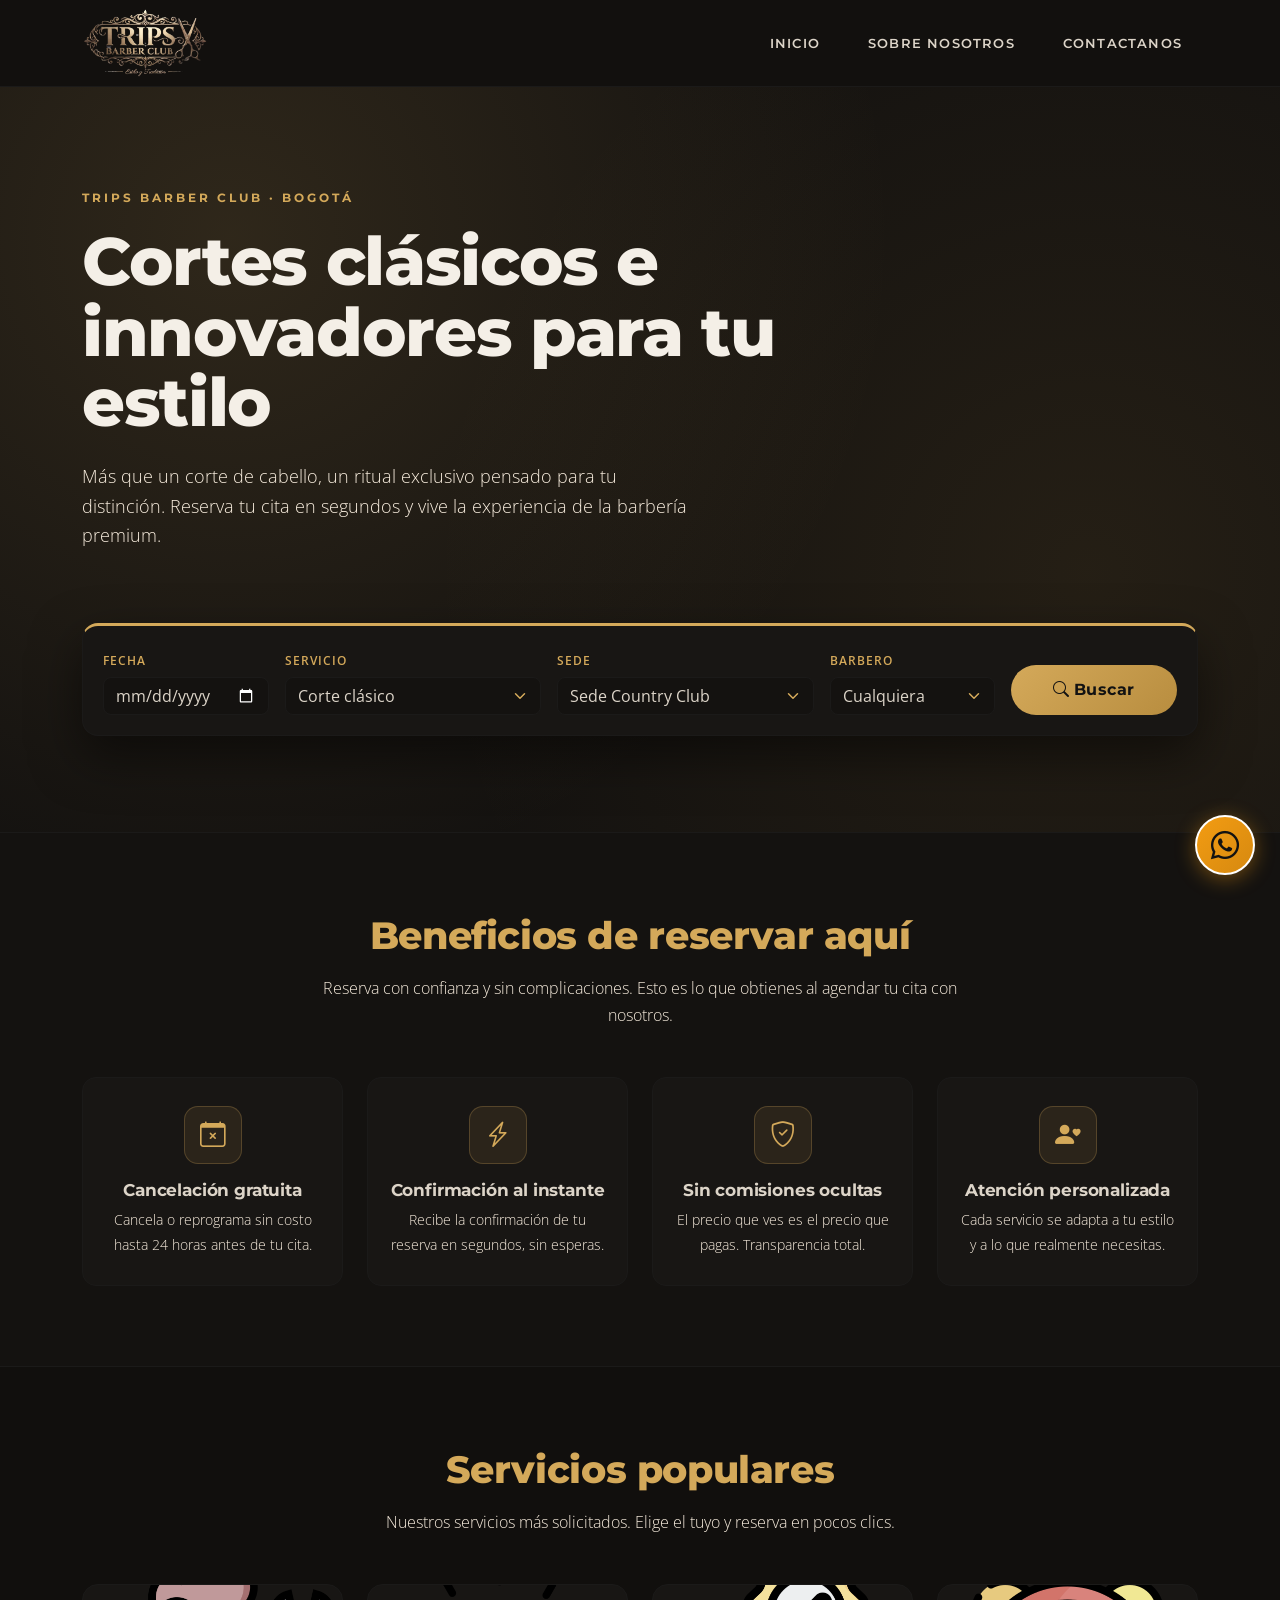
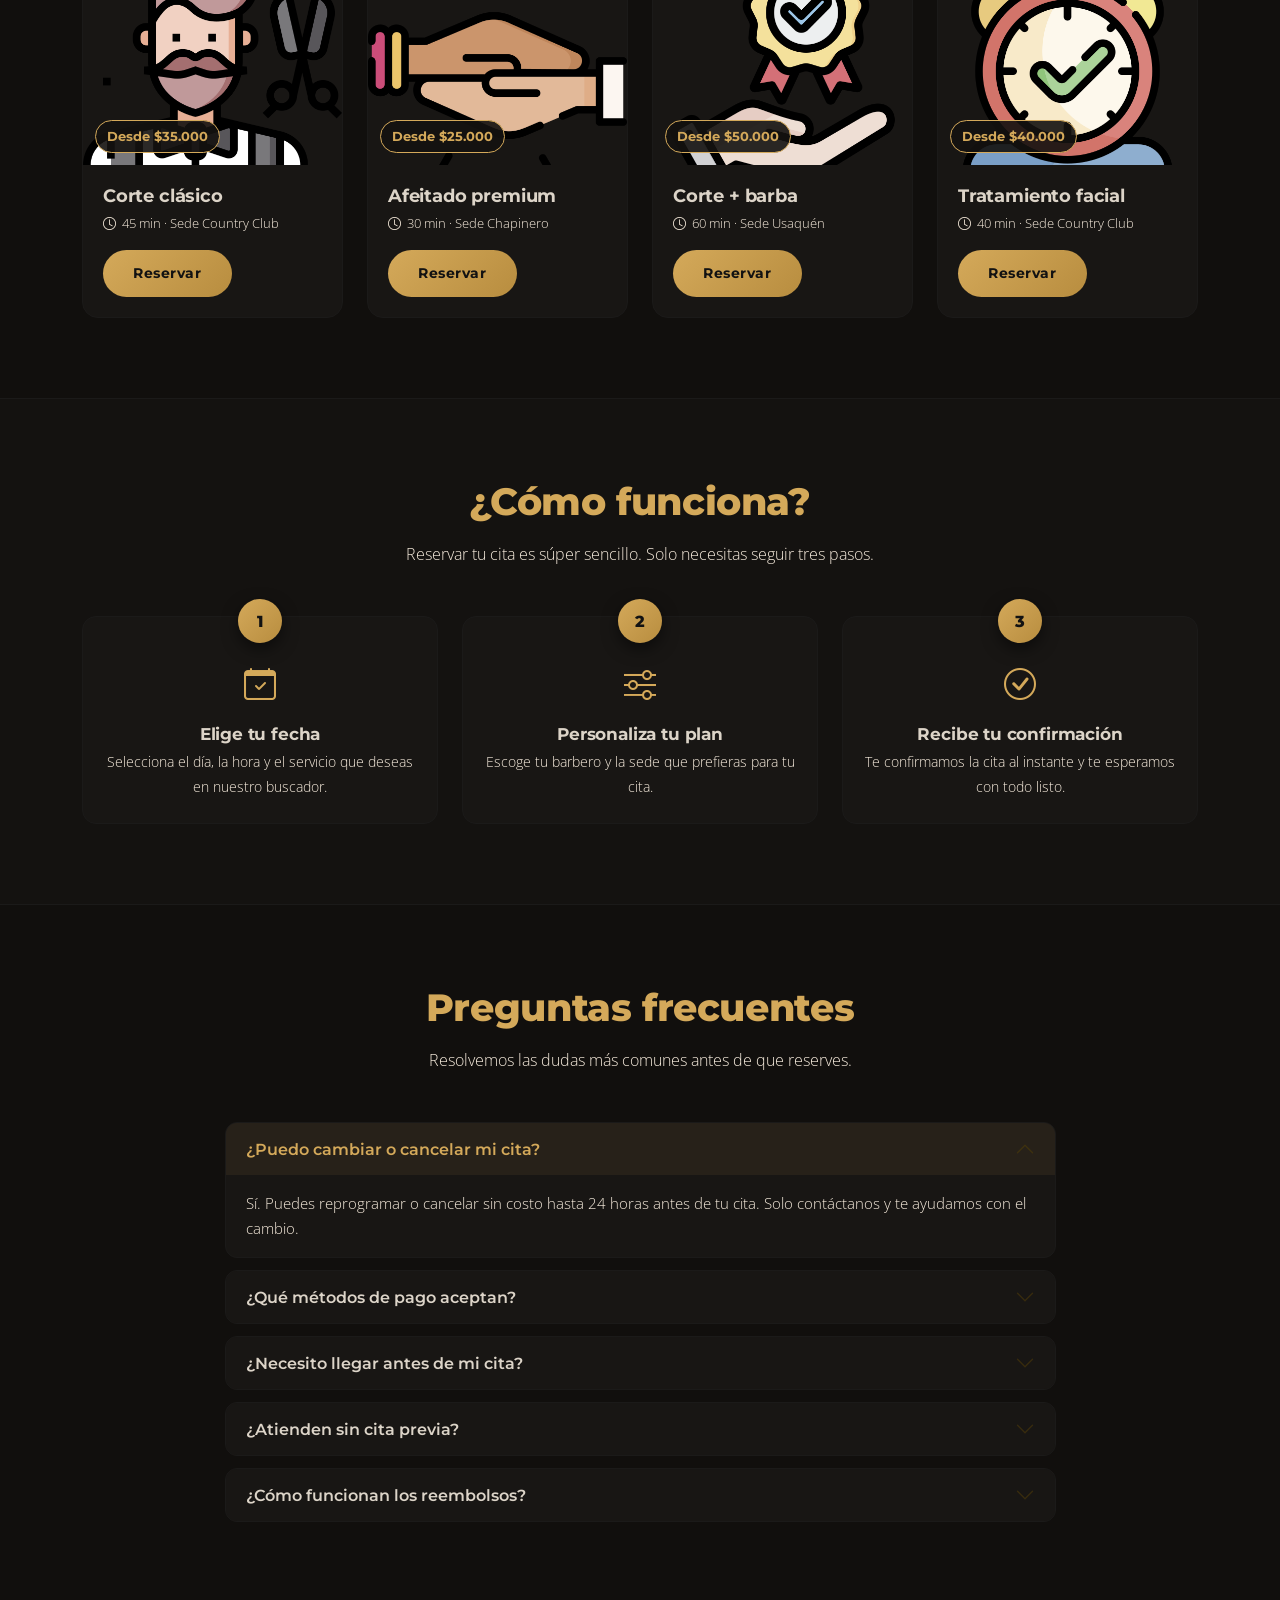
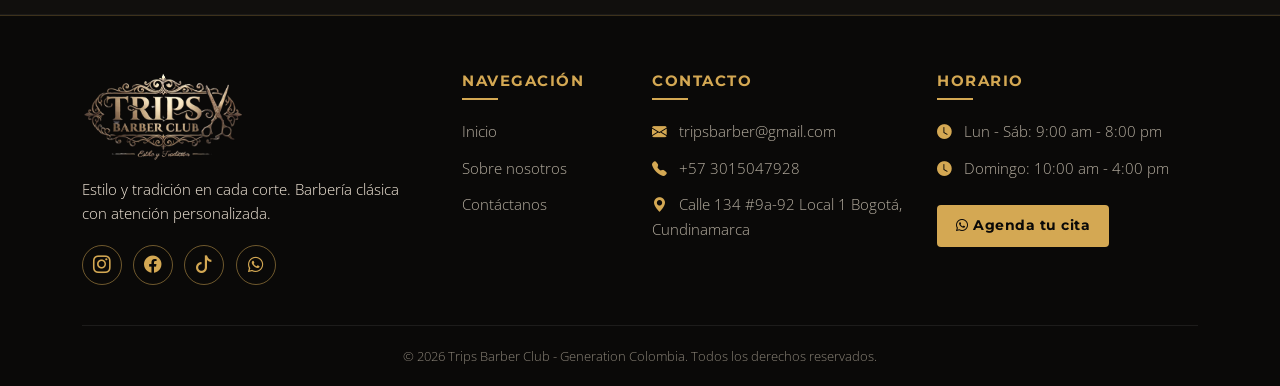
==== index.html @ 1d77815d "Mover navbar y footer completo de Miguel a la raiz y eliminar carpeta generationFrontend" ====
<!DOCTYPE html>
<html lang="es">
<head>
    <meta charset="UTF-8">
    <meta name="viewport" content="width=device-width, initial-scale=1.0">
    <title>Acerca de Nosotros - Trips Barber Club</title>
    <!-- Google Fonts: Montserrat (Bold 700) & Open Sans (300, 400, 600) -->
    <link rel="preconnect" href="https://fonts.googleapis.com">
    <link rel="preconnect" href="https://fonts.gstatic.com" crossorigin>
    <link
        href="https://fonts.googleapis.com/css2?family=Montserrat:wght@600;700;800&family=Open+Sans:wght@300;400;600&display=swap"
        rel="stylesheet">
    <!-- Bootstrap 5 CSS -->
    <link href="https://cdn.jsdelivr.net/npm/bootstrap@5.3.3/dist/css/bootstrap.min.css" rel="stylesheet">
    <!-- Bootstrap Icons -->
    <link rel="stylesheet" href="https://cdn.jsdelivr.net/npm/bootstrap-icons@1.11.3/font/bootstrap-icons.min.css">
    <!-- FontAwesome para WhatsApp -->
    <link rel="stylesheet" href="https://cdnjs.cloudflare.com/ajax/libs/font-awesome/6.4.0/css/all.min.css">
    <!-- Estilos personalizados -->
    <link rel="stylesheet" href="./CSS/styles.css">
</head>
<body>
    <!-- 1. NAVBAR -->
    <nav class="navbar navbar-expand-lg navbar-dark custom-navbar inicio-navbar sticky-top">
        <div class="container">

            <!-- Logo a la izquierda -->
            <a class="navbar-brand d-flex align-items-center" href="./index.html">
                <img src="img/logo-recortado-small.png"
                     alt="Trips Barber Club Logo"
                     class="nav-logo"
                     style="height: 70px !important; width: auto !important; max-width: none;">
            </a>

            <!-- Botón para desplegar el menú en móvil -->
            <button class="navbar-toggler" type="button" data-bs-toggle="collapse"
                data-bs-target="#navbarStaticNav" aria-controls="navbarStaticNav"
                aria-expanded="false" aria-label="Abrir menú">
                <span class="navbar-toggler-icon"></span>
            </button>

            <!-- Enlaces a la derecha -->
            <div class="collapse navbar-collapse" id="navbarStaticNav">
                <ul class="navbar-nav ms-auto align-items-lg-center gap-lg-3">
                    <li class="nav-item">
                        <a class="nav-link" href="./index.html">Inicio</a>
                    </li>
                    <li class="nav-item">
                        <a class="nav-link" href="./Pages/sobreNosotros.html">Sobre Nosotros</a>
                    </li>
                    <li class="nav-item">
                        <a class="nav-link" href="./Pages/contactanos.html">Contactanos</a>
                    </li>
                </ul>
            </div>
        </div>
    </nav>

    <main>
        <!-- 1. HERO + WIDGET DE BÚSQUEDA -->
        <section class="inicio-hero" id="widget">
            <div class="container">
                <div class="row">
                    <div class="col-lg-9">
                        <span class="inicio-hero-eyebrow">Trips Barber Club &middot; Bogotá</span>
                        <h1 class="inicio-hero-title">
                            Cortes clásicos e innovadores para tu estilo
                        </h1>
                        <p class="inicio-hero-subtitle">
                            Más que un corte de cabello, un ritual exclusivo pensado para tu distinción.
                            Reserva tu cita en segundos y vive la experiencia de la barbería premium.
                        </p>
                            
                    </div>
                </div>

                <!-- Widget de búsqueda / reserva -->
                <form class="inicio-search-widget" action="./Pages/contactanos.html">
                    <div class="row g-3 align-items-end">
                        <div class="col-12 col-sm-6 col-lg-2">
                            <label for="hero-fecha" class="form-label">Fecha</label>
                            <input type="date" id="hero-fecha" name="fecha" class="form-control">
                        </div>
                        <div class="col-12 col-sm-6 col-lg-3">
                            <label for="hero-servicio" class="form-label">Servicio</label>
                            <select id="hero-servicio" name="servicio" class="form-select">
                                <option selected>Corte clásico</option>
                                <option>Afeitado premium</option>
                                <option>Corte + barba</option>
                                <option>Tratamiento facial</option>
                            </select>
                        </div>
                        <div class="col-12 col-sm-6 col-lg-3">
                            <label for="hero-sede" class="form-label">Sede</label>
                            <select id="hero-sede" name="sede" class="form-select">
                                <option selected>Sede Country Club</option>
                                <option>Sede Chapinero</option>
                                <option>Sede Usaquén</option>
                            </select>
                        </div>
                        <div class="col-12 col-sm-6 col-lg-2">
                            <label for="hero-barbero" class="form-label">Barbero</label>
                            <select id="hero-barbero" name="barbero" class="form-select">
                                <option selected>Cualquiera</option>
                                <option>Andrés</option>
                                <option>Camilo</option>
                                <option>Julián</option>
                            </select>
                        </div>
                        <div class="col-12 col-lg-2">
                            <button type="submit" class="btn btn-gold w-100" aria-label="Buscar disponibilidad">
                                <i class="bi bi-search me-1"></i>Buscar
                            </button>
                        </div>
                    </div>
                </form>
            </div>
        </section>

        <!-- 2. BENEFICIOS DE RESERVAR AQUÍ -->
        <section class="inicio-section">
            <div class="container">
                <div class="text-center mb-5">
                    <h2 class="inicio-heading">Beneficios de reservar aquí</h2>
                    <p class="inicio-subtext mt-3">Reserva con confianza y sin complicaciones. Esto es lo que obtienes al agendar tu cita con nosotros.</p>
                </div>
                <div class="row g-4">
                    <div class="col-sm-6 col-lg-3">
                        <div class="benefit-card">
                            <div class="benefit-icon"><i class="bi bi-calendar-x"></i></div>
                            <h3 class="benefit-title">Cancelación gratuita</h3>
                            <p class="benefit-text">Cancela o reprograma sin costo hasta 24 horas antes de tu cita.</p>
                        </div>
                    </div>
                    <div class="col-sm-6 col-lg-3">
                        <div class="benefit-card">
                            <div class="benefit-icon"><i class="bi bi-lightning-charge"></i></div>
                            <h3 class="benefit-title">Confirmación al instante</h3>
                            <p class="benefit-text">Recibe la confirmación de tu reserva en segundos, sin esperas.</p>
                        </div>
                    </div>
                    <div class="col-sm-6 col-lg-3">
                        <div class="benefit-card">
                            <div class="benefit-icon"><i class="bi bi-shield-check"></i></div>
                            <h3 class="benefit-title">Sin comisiones ocultas</h3>
                            <p class="benefit-text">El precio que ves es el precio que pagas. Transparencia total.</p>
                        </div>
                    </div>
                    <div class="col-sm-6 col-lg-3">
                        <div class="benefit-card">
                            <div class="benefit-icon"><i class="bi bi-person-heart"></i></div>
                            <h3 class="benefit-title">Atención personalizada</h3>
                            <p class="benefit-text">Cada servicio se adapta a tu estilo y a lo que realmente necesitas.</p>
                        </div>
                    </div>
                </div>
            </div>
        </section>

        <!-- 3. SERVICIOS / OPCIONES POPULARES -->
        <section class="inicio-section inicio-section-alt">
            <div class="container">
                <div class="text-center mb-5">
                    <h2 class="inicio-heading">Servicios populares</h2>
                    <p class="inicio-subtext mt-3">Nuestros servicios más solicitados. Elige el tuyo y reserva en pocos clics.</p>
                </div>
                <div class="row g-4">
                    <div class="col-sm-6 col-lg-3">
                        <article class="service-card">
                            <div class="service-media">
                                <img src="../img/barber.png" alt="Corte clásico">
                                <span class="service-price">Desde $35.000</span>
                            </div>
                            <div class="service-body">
                                <h3 class="service-name">Corte clásico</h3>
                                <p class="service-meta"><i class="bi bi-clock"></i> 45 min &middot; Sede Country Club</p>
                                <a href="#widget" class="btn btn-gold btn-sm" data-servicio="Corte clásico" data-sede="Sede Country Club">Reservar</a>
                            </div>
                        </article>
                    </div>
                    <div class="col-sm-6 col-lg-3">
                        <article class="service-card">
                            <div class="service-media">
                                <img src="../img/tradicion.png" alt="Afeitado premium">
                                <span class="service-price">Desde $25.000</span>
                            </div>
                            <div class="service-body">
                                <h3 class="service-name">Afeitado premium</h3>
                                <p class="service-meta"><i class="bi bi-clock"></i> 30 min &middot; Sede Chapinero</p>
                                <a href="#widget" class="btn btn-gold btn-sm" data-servicio="Afeitado premium" data-sede="Sede Chapinero">Reservar</a>
                            </div>
                        </article>
                    </div>
                    <div class="col-sm-6 col-lg-3">
                        <article class="service-card">
                            <div class="service-media">
                                <img src="../img/calidad.png" alt="Corte y barba">
                                <span class="service-price">Desde $50.000</span>
                            </div>
                            <div class="service-body">
                                <h3 class="service-name">Corte + barba</h3>
                                <p class="service-meta"><i class="bi bi-clock"></i> 60 min &middot; Sede Usaquén</p>
                                <a href="#widget" class="btn btn-gold btn-sm" data-servicio="Corte + barba" data-sede="Sede Usaquén">Reservar</a>
                            </div>
                        </article>
                    </div>
                    <div class="col-sm-6 col-lg-3">
                        <article class="service-card">
                            <div class="service-media">
                                <img src="../img/puntualidad.png" alt="Tratamiento facial">
                                <span class="service-price">Desde $40.000</span>
                            </div>
                            <div class="service-body">
                                <h3 class="service-name">Tratamiento facial</h3>
                                <p class="service-meta"><i class="bi bi-clock"></i> 40 min &middot; Sede Country Club</p>
                                <a href="#widget" class="btn btn-gold btn-sm" data-servicio="Tratamiento facial" data-sede="Sede Country Club">Reservar</a>
                            </div>
                        </article>
                    </div>
                </div>
            </div>
        </section>

        <!-- 4. ¿CÓMO FUNCIONA? EN 3 PASOS -->
        <section class="inicio-section">
            <div class="container">
                <div class="text-center mb-5">
                    <h2 class="inicio-heading">¿Cómo funciona?</h2>
                    <p class="inicio-subtext mt-3">Reservar tu cita es súper sencillo. Solo necesitas seguir tres pasos.</p>
                </div>
                <div class="row g-4">
                    <div class="col-md-4">
                        <div class="step-card">
                            <span class="step-number">1</span>
                            <div class="step-icon"><i class="bi bi-calendar-check"></i></div>
                            <h3 class="step-title">Elige tu fecha</h3>
                            <p class="step-text">Selecciona el día, la hora y el servicio que deseas en nuestro buscador.</p>
                        </div>
                    </div>
                    <div class="col-md-4">
                        <div class="step-card">
                            <span class="step-number">2</span>
                            <div class="step-icon"><i class="bi bi-sliders"></i></div>
                            <h3 class="step-title">Personaliza tu plan</h3>
                            <p class="step-text">Escoge tu barbero y la sede que prefieras para tu cita.</p>
                        </div>
                    </div>
                    <div class="col-md-4">
                        <div class="step-card">
                            <span class="step-number">3</span>
                            <div class="step-icon"><i class="bi bi-check-circle"></i></div>
                            <h3 class="step-title">Recibe tu confirmación</h3>
                            <p class="step-text">Te confirmamos la cita al instante y te esperamos con todo listo.</p>
                        </div>
                    </div>
                </div>
            </div>
        </section>

        <!-- 5. PREGUNTAS FRECUENTES (FAQ) -->
        <section class="inicio-section inicio-section-alt">
            <div class="container">
                <div class="text-center mb-5">
                    <h2 class="inicio-heading">Preguntas frecuentes</h2>
                    <p class="inicio-subtext mt-3">Resolvemos las dudas más comunes antes de que reserves.</p>
                </div>
                <div class="row justify-content-center">
                    <div class="col-lg-9">
                        <div class="accordion faq-accordion" id="faqInicio">
                            <div class="accordion-item">
                                <h3 class="accordion-header" id="faqHeading1">
                                    <button class="accordion-button" type="button" data-bs-toggle="collapse"
                                        data-bs-target="#faqCollapse1" aria-expanded="true" aria-controls="faqCollapse1">
                                        ¿Puedo cambiar o cancelar mi cita?
                                    </button>
                                </h3>
                                <div id="faqCollapse1" class="accordion-collapse collapse show"
                                    aria-labelledby="faqHeading1" data-bs-parent="#faqInicio">
                                    <div class="accordion-body">
                                        Sí. Puedes reprogramar o cancelar sin costo hasta 24 horas antes de tu cita.
                                        Solo contáctanos y te ayudamos con el cambio.
                                    </div>
                                </div>
                            </div>
                            <div class="accordion-item">
                                <h3 class="accordion-header" id="faqHeading2">
                                    <button class="accordion-button collapsed" type="button" data-bs-toggle="collapse"
                                        data-bs-target="#faqCollapse2" aria-expanded="false" aria-controls="faqCollapse2">
                                        ¿Qué métodos de pago aceptan?
                                    </button>
                                </h3>
                                <div id="faqCollapse2" class="accordion-collapse collapse"
                                    aria-labelledby="faqHeading2" data-bs-parent="#faqInicio">
                                    <div class="accordion-body">
                                        Aceptamos efectivo, tarjetas débito y crédito, y pagos por transferencia.
                                        El valor se paga directamente en la sede al finalizar tu servicio.
                                    </div>
                                </div>
                            </div>
                            <div class="accordion-item">
                                <h3 class="accordion-header" id="faqHeading3">
                                    <button class="accordion-button collapsed" type="button" data-bs-toggle="collapse"
                                        data-bs-target="#faqCollapse3" aria-expanded="false" aria-controls="faqCollapse3">
                                        ¿Necesito llegar antes de mi cita?
                                    </button>
                                </h3>
                                <div id="faqCollapse3" class="accordion-collapse collapse"
                                    aria-labelledby="faqHeading3" data-bs-parent="#faqInicio">
                                    <div class="accordion-body">
                                        Recomendamos llegar 10 minutos antes para que tu barbero pueda recibirte
                                        a tiempo y aproveches mejor tu experiencia.
                                    </div>
                                </div>
                            </div>
                            <div class="accordion-item">
                                <h3 class="accordion-header" id="faqHeading4">
                                    <button class="accordion-button collapsed" type="button" data-bs-toggle="collapse"
                                        data-bs-target="#faqCollapse4" aria-expanded="false" aria-controls="faqCollapse4">
                                        ¿Atienden sin cita previa?
                                    </button>
                                </h3>
                                <div id="faqCollapse4" class="accordion-collapse collapse"
                                    aria-labelledby="faqHeading4" data-bs-parent="#faqInicio">
                                    <div class="accordion-body">
                                        Sí, según disponibilidad del momento. Sin embargo, reservar en línea te
                                        garantiza tu cupo y evita esperas.
                                    </div>
                                </div>
                            </div>
                            <div class="accordion-item">
                                <h3 class="accordion-header" id="faqHeading5">
                                    <button class="accordion-button collapsed" type="button" data-bs-toggle="collapse"
                                        data-bs-target="#faqCollapse5" aria-expanded="false" aria-controls="faqCollapse5">
                                        ¿Cómo funcionan los reembolsos?
                                    </button>
                                </h3>
                                <div id="faqCollapse5" class="accordion-collapse collapse"
                                    aria-labelledby="faqHeading5" data-bs-parent="#faqInicio">
                                    <div class="accordion-body">
                                        Si cancelas dentro del plazo permitido, el reembolso se procesa al mismo
                                        medio de pago utilizado y se refleja en un plazo de 3 a 5 días hábiles.
                                    </div>
                                </div>
                            </div>
                        </div>
                    </div>
                </div>
            </div>
        </section>
    </main>

    <!-- 6. PIE DE PÁGINA -->
    <footer class="custom-footer">
        <div class="container">
            <div class="row gy-4 footer-main">

                <!-- Marca + redes -->
                <div class="col-lg-4 col-md-6 text-center text-md-start">
                    <img src="img/logo-recortado-small.png" alt="Trips Barber Club" class="footer-logo mb-3">
                    <p class="footer-text">
                        Estilo y tradición en cada corte. Barbería clásica con atención personalizada.
                    </p>
                    <div class="footer-social">
                        <a href="#" target="_blank" rel="noopener" aria-label="Instagram"><i class="bi bi-instagram"></i></a>
                        <a href="#" target="_blank" rel="noopener" aria-label="Facebook"><i class="bi bi-facebook"></i></a>
                        <a href="#" target="_blank" rel="noopener" aria-label="TikTok"><i class="bi bi-tiktok"></i></a>
                        <a href="https://wa.me/573015047928" target="_blank" rel="noopener" aria-label="WhatsApp"><i class="fa-brands fa-whatsapp"></i></a>
                    </div>
                </div>

                <!-- Enlaces rápidos -->
                <div class="col-lg-2 col-md-6 text-center text-md-start">
                    <h5 class="footer-heading">Navegación</h5>
                    <ul class="footer-links">
                        <li><a href="./index.html">Inicio</a></li>
                        <li><a href="./Pages/sobreNosotros.html">Sobre nosotros</a></li>
                        <li><a href="./Pages/contactanos.html">Contáctanos</a></li>
                    </ul>
                </div>

                <!-- Contacto -->
                <div class="col-lg-3 col-md-6 text-center text-md-start">
                    <h5 class="footer-heading">Contacto</h5>
                    <ul class="footer-contact">
                        <li><i class="bi bi-envelope-fill"></i> <a href="mailto:tripsbarber@gmail.com">tripsbarber@gmail.com</a></li>
                        <li><i class="bi bi-telephone-fill"></i> <a href="tel:+573015047928">+57 3015047928</a></li>
                        <li><i class="bi bi-geo-alt-fill"></i> <span>Calle 134 #9a-92 Local 1 Bogotá, Cundinamarca</span></li>
                    </ul>
                </div>

                <!-- Horario -->
                <div class="col-lg-3 col-md-6 text-center text-md-start">
                    <h5 class="footer-heading">Horario</h5>
                    <ul class="footer-contact">
                        <li><i class="bi bi-clock-fill"></i> <span>Lun - Sáb: 9:00 am - 8:00 pm</span></li>
                        <li><i class="bi bi-clock-fill"></i> <span>Domingo: 10:00 am - 4:00 pm</span></li>
                    </ul>
                    <a href="https://wa.me/573015047928" target="_blank" rel="noopener" class="footer-btn">
                        <i class="fa-brands fa-whatsapp"></i> Agenda tu cita
                    </a>
                </div>

            </div>

            <!-- Franja final -->
            <div class="footer-bottom text-center">
                <p class="footer-copy mb-0">&copy; 2026 Trips Barber Club - Generation Colombia. Todos los derechos reservados.</p>
            </div>
        </div>
    </footer>

    <!-- Botón flotante de WhatsApp -->
    <a href="https://wa.me/573015047928?text=Hola,%20quiero%20más%20información%20sobre%20los%20servicios%20de%20Barber%20Trips%20Club"
       class="whatsapp-flotante"
       target="_blank"
       rel="noopener noreferrer"
       aria-label="Chat de WhatsApp">
        <i class="fab fa-whatsapp"></i>
    </a>

    <!-- Bootstrap 5 Bundle JS -->
    <script src="https://cdn.jsdelivr.net/npm/bootstrap@5.3.3/dist/js/bootstrap.bundle.min.js"></script>
    <script src="./JS/contacto.js"></script>
    <script src="./JS/inicio.js"></script>

</body>
</html>
---- CSS/styles.css ----
:root {
    --bg-black: #141210;
    --dark-grey: #1b1a19;
    --card-surface: #181614;
    --gold: #d4a95a;
    --gold-dark: #b88d3f;
    --gold-glow: rgba(212, 169, 90, 0.15);
    --grey: #f8edde;
    --grey-light: #dcd4c8;

    --font-heading: 'Montserrat', sans-serif;
    --font-body: 'Open Sans', sans-serif;
    --transition: all 0.3s cubic-bezier(0.25, 0.8, 0.25, 1);
}

/* ---------------- RESET & BASE ---------------- */
*,
*::before,
*::after {
    box-sizing: border-box;
}

body {
    background-color: var(--bg-black);
    color: var(--grey);
    font-family: var(--font-body);
    font-weight: 300;
    line-height: 1.7;
    overflow-x: hidden;
}

h1,
h2,
h3,
h4,
h5,
h6,
.hero-title,
.section-heading,
.section-card-title,
.barber-name,
.value-title,
.dev-name,
.brand-text,
.footer-title,
.side-title {
    font-family: var(--font-heading);
    font-weight: 700;
    color: var(--gold);
    letter-spacing: -0.01em;
}

p,
.card-text-body {
    color: var(--grey);
    font-size: 0.98rem;
}

a {
    color: var(--gold);
    text-decoration: none;
    transition: var(--transition);
}

a:hover {
    color: var(--gold-dark);
}

/* ---------------- COMPONENTES COMUNES ---------------- */

/* Badge decorativo */
.badge-tag {
    display: inline-block;
    padding: 0.35rem 1rem;
    font-size: 0.75rem;
    font-weight: 600;
    letter-spacing: 2px;
    text-transform: uppercase;
    color: var(--gold);
    background-color: rgba(212, 169, 90, 0.08);
    border: 1px solid rgba(212, 169, 90, 0.25);
    border-radius: 50px;
}

/* Divisor dorado */
.gold-divider {
    width: 60px;
    height: 3px;
    background: linear-gradient(90deg, transparent, var(--gold), transparent);
    border-radius: 2px;
}

/* Franja decorativa */
.barber-accent-line {
    height: 5px;
    background: repeating-linear-gradient(-45deg,
            var(--gold) 0,
            var(--gold) 14px,
            var(--bg-black) 14px,
            var(--bg-black) 28px,
            var(--gold-dark) 28px,
            var(--gold-dark) 42px,
            var(--dark-grey) 42px,
            var(--dark-grey) 56px);
    opacity: 0.9;
}

.custom-card,
.benefit-card,
.service-card,
.step-card {
    background-color: var(--card-surface);
    border: 1px solid var(--dark-grey);
    border-radius: 12px;
    transition: var(--transition);
    position: relative;
    overflow: hidden;
}

.custom-card::before,
.benefit-card::before,
.service-card::before,
.step-card::before {
    content: '';
    position: absolute;
    top: 0;
    left: 0;
    right: 0;
    height: 2px;
    background: linear-gradient(90deg, transparent, rgba(212, 169, 90, 0.5), transparent);
    opacity: 0;
    transition: var(--transition);
}

.custom-card:hover,
.benefit-card:hover,
.service-card:hover,
.step-card:hover {
    transform: translateY(-5px);
    border-color: rgba(212, 169, 90, 0.35);
    box-shadow: 0 12px 30px rgba(0, 0, 0, 0.6), 0 0 15px var(--gold-glow);
}

.custom-card:hover::before,
.benefit-card:hover::before,
.service-card:hover::before,
.step-card:hover::before {
    opacity: 1;
}

/* ---------------- 1. NAVBAR  ---------------- */
.custom-navbar {
    background-color: #12100e !important;
    border-bottom: 1px solid var(--dark-grey);
    padding: 0.9rem 0;
    backdrop-filter: blur(10px);
}

.brand-logo {
    width: 96px;
    height: 96px;
    border-radius: 50%;
    object-fit: cover;
    border: 2.5px solid var(--gold);
    box-shadow: 0 0 20px var(--gold-glow);
    transition: var(--transition);
}

.brand-logo:hover {
    transform: scale(1.06);
    border-color: var(--gold-dark);
    box-shadow: 0 0 25px rgba(212, 169, 90, 0.4);
}

.navbar-nav .nav-link {
    font-family: var(--font-body);
    font-size: 0.95rem;
    font-weight: 400;
    color: var(--grey) !important;
    padding: 0.5rem 1rem !important;
    transition: var(--transition);
    position: relative;
}

.navbar-nav .nav-link:hover,
.navbar-nav .nav-link.active {
    color: var(--gold) !important;
}

.navbar-nav .nav-link.active::after {
    content: '';
    position: absolute;
    bottom: -4px;
    left: 1rem;
    right: 1rem;
    height: 2px;
    background-color: var(--gold);
}

/* ---------------- 2. HERO  ---------------- */
.hero-carousel-section {
    background-color: var(--bg-black);
    border-bottom: 1px solid var(--dark-grey);
    overflow: hidden;
}

.hero-carousel-section .carousel-item {
    min-height: 440px;
    background-size: cover;
    background-position: center;
    background-repeat: no-repeat;
    transition: transform 0.8s cubic-bezier(0.4, 0, 0.2, 1), opacity 0.8s ease-in-out;
}

.hero-carousel-section .slide-1 {
    background: radial-gradient(circle at 50% 40%, rgba(212, 169, 90, 0.12) 0%, transparent 65%), #141210;
}

.hero-carousel-section .slide-2 {
    background: radial-gradient(circle at 60% 40%, rgba(184, 141, 63, 0.15) 0%, transparent 65%), #12100e;
}

.hero-carousel-section .slide-3 {
    background: radial-gradient(circle at 40% 40%, rgba(212, 169, 90, 0.1) 0%, transparent 65%), #151311;
}

.carousel-overlay {
    min-height: 440px;
    padding: 3rem 1rem;
    background: linear-gradient(180deg, rgba(20, 18, 16, 0.4) 0%, rgba(20, 18, 16, 0.85) 100%);
}

.hero-title {
    font-size: clamp(2.2rem, 5vw, 3.8rem);
    text-shadow: 0 4px 20px rgba(0, 0, 0, 0.9);
}

.hero-subtitle,
.inicio-hero-subtitle {
    color: var(--grey);
    font-size: 1.25rem;
    max-width: 620px;
}

.custom-indicators {
    margin-bottom: 1.2rem;
    gap: 8px;
}

.custom-indicators button {
    width: 32px !important;
    height: 4px !important;
    background-color: var(--grey) !important;
    opacity: 0.4 !important;
    border: none !important;
    border-radius: 2px;
    transition: var(--transition) !important;
}

.custom-indicators button.active {
    width: 48px !important;
    background-color: var(--gold) !important;
    opacity: 1 !important;
    box-shadow: 0 0 10px var(--gold-glow);
}

.custom-carousel-btn {
    width: 5%;
    opacity: 0.6;
    transition: var(--transition);
}

.custom-carousel-btn:hover {
    opacity: 1;
}

.custom-carousel-btn .carousel-control-prev-icon,
.custom-carousel-btn .carousel-control-next-icon {
    width: 42px;
    height: 42px;
    border-radius: 50%;
    background-color: rgba(27, 26, 25, 0.7);
    border: 1px solid var(--gold-dark);
    background-size: 55%;
    transition: var(--transition);
}

.custom-carousel-btn:hover .carousel-control-prev-icon,
.custom-carousel-btn:hover .carousel-control-next-icon {
    background-color: var(--gold);
    border-color: var(--gold);
    filter: invert(1);
    transform: scale(1.1);
}

/* ---------------- 3. MISIÓN Y VISIÓN ---------------- */
.section-mv {
    background-color: var(--bg-black);
}

.mv-card {
    border-left: 3px solid var(--gold);
}

.card-icon-wrapper,
.benefit-icon {
    width: 52px;
    height: 52px;
    border-radius: 10px;
    background: rgba(212, 169, 90, 0.1);
    border: 1px solid rgba(212, 169, 90, 0.25);
    display: flex;
    align-items: center;
    justify-content: center;
    font-size: 1.6rem;
    color: var(--gold);
}

.section-card-title {
    font-size: 1.6rem;
}

/* ---------------- 4. BARBEROS ---------------- */
.section-barbers {
    background-color: #110f0d;
    border-top: 1px solid var(--dark-grey);
    border-bottom: 1px solid var(--dark-grey);
}

.section-subtext,
.inicio-subtext {
    max-width: 650px;
    color: var(--grey);
    font-size: 1rem;
}

.barber-card {
    padding-top: 2rem !important;
}

.barber-img-container {
    width: 140px;
    height: 140px;
    border-radius: 50%;
    padding: 6px;
    background: radial-gradient(circle, rgba(212, 169, 90, 0.2) 0%, transparent 70%);
    border: 2px dashed var(--gold-dark);
    display: flex;
    align-items: center;
    justify-content: center;
    transition: var(--transition);
}

.barber-avatar {
    width: 100%;
    height: 100%;
    object-fit: cover;
    border-radius: 50%;
    filter: grayscale(80%);
    transition: var(--transition);
}

.barber-card:hover .barber-avatar {
    filter: grayscale(0%);
    transform: scale(1.05);
}

.barber-card:hover .barber-img-container {
    border-color: var(--gold);
    border-style: solid;
    box-shadow: 0 0 20px var(--gold-glow);
}

.barber-name {
    font-size: 1.35rem;
}

.barber-specialty {
    font-size: 0.85rem;
    font-weight: 600;
    color: var(--gold-dark);
    text-transform: uppercase;
    letter-spacing: 1.2px;
}

/* ---------------- 5. NUESTROS VALORES ---------------- */
.section-values {
    background-color: var(--bg-black);
}

.value-icon-box {
    width: 58px;
    height: 58px;
    display: flex;
    align-items: center;
    justify-content: center;
    background: rgba(212, 169, 90, 0.1);
    border: 1px solid rgba(212, 169, 90, 0.25);
    border-radius: 14px;
    font-size: 1.8rem;
    color: var(--gold);
    transition: var(--transition);
}

.value-card:hover .value-icon-box {
    border-color: var(--gold);
    background-color: rgba(212, 169, 90, 0.2);
    box-shadow: 0 0 20px var(--gold-glow);
    transform: scale(1.08);
}

.value-title {
    font-size: 1.3rem;
}

/* ---------------- 6. EQUIPO DE DESARROLLADORES ---------------- */
.section-developers {
    background-color: #110f0d;
    border-top: 1px solid var(--dark-grey);
}

.dev-card {
    border-top: 3px solid var(--gold);
    padding: 1.5rem 1rem !important;
}

.dev-photo-wrapper {
    width: 110px;
    height: 110px;
    border-radius: 50%;
    overflow: hidden;
    border: 2px solid var(--gold);
    background-color: #0b0a09;
    box-shadow: 0 4px 15px rgba(0, 0, 0, 0.6);
}

.dev-img {
    width: 100%;
    height: 100%;
    object-fit: cover;
    object-position: center top;
    filter: grayscale(100%);
    transition: var(--transition);
}

.dev-card:hover .dev-img {
    filter: grayscale(0%);
    transform: scale(1.08);
}

.dev-card:hover {
    border-top-color: var(--gold-dark);
}

.dev-name {
    font-size: 1.05rem;
    white-space: nowrap;
}

.dev-role {
    font-size: 0.8rem;
    color: var(--grey);
    text-transform: uppercase;
    letter-spacing: 1px;
}

.dev-link-btn {
    display: inline-flex;
    align-items: center;
    gap: 4px;
    font-size: 0.75rem;
    font-weight: 600;
    color: var(--grey);
    background-color: rgba(255, 255, 255, 0.03);
    border: 1px solid var(--dark-grey);
    border-radius: 20px;
    padding: 4px 10px;
    transition: var(--transition);
}

.dev-link-btn:hover {
    color: var(--bg-black);
    background-color: var(--gold);
    border-color: var(--gold);
}

/* ---------------- 7. SECCIÓN CONTÁCTANOS & FORMULARIO ---------------- */
.form-card {
    background: var(--card-surface);
    border: 1px solid var(--dark-grey);
    border-top: 4px solid var(--gold);
    border-radius: 12px;
    padding: 28px 26px 30px;
}

.form-card h2 {
    font-size: 1.4rem;
    margin-bottom: 20px;
}

input,
select,
textarea {
    width: 100%;
    font: inherit;
    color: var(--grey-light);
    background: var(--bg-black);
    border: 1.5px solid var(--dark-grey);
    border-radius: 8px;
    padding: 11px 13px;
    transition: border-color 0.2s ease;
    color-scheme: dark;
}

textarea {
    resize: vertical;
}

input::placeholder,
textarea::placeholder {
    color: #6f6450;
}

input:focus,
select:focus,
textarea:focus {
    outline: none;
    border-color: var(--gold);
    box-shadow: 0 0 10px var(--gold-glow);
}

.map-card {
    border: 1.5px solid var(--gold);
    border-radius: 12px;
    overflow: hidden;
    background: var(--dark-grey);
}

.map-card iframe {
    display: block;
    width: 100%;
    height: 280px;
    border: 0;
    filter: grayscale(0.4) contrast(0.95);
}

.info-card {
    background: var(--card-surface);
    border: 1px solid var(--dark-grey);
    border-top: 4px solid var(--gold);
    border-radius: 12px;
    padding: 24px;
}

.contact-list li,
.hours li {
    display: flex;
    justify-content: space-between;
    gap: 16px;
    padding: 8px 0;
    border-bottom: 1px solid var(--dark-grey);
    color: var(--grey);
}

.contact-list a {
    color: var(--grey-light);
    border-bottom: 1px solid var(--gold);
}

.contact-list a:hover {
    color: var(--gold);
}

/* ---------------- 8. FOOTER & WHATSAPP FLOTANTE ---------------- */
.custom-footer {
    background-color: #0c0b09;
    border-top: 1px solid var(--dark-grey);
}

.footer-title {
    font-size: 1.4rem;
    letter-spacing: 1.5px;
    text-transform: uppercase;
}

.footer-copy {
    font-size: 0.85rem;
    color: var(--grey);
}

/* Botón flotante de WhatsApp */
.whatsapp-flotante {
    position: fixed;
    bottom: 25px;
    right: 25px;
    background: linear-gradient(135deg, #f39c12, #d68910);
    color: #121212;
    width: 60px;
    height: 60px;
    border-radius: 50%;
    display: flex;
    justify-content: center;
    align-items: center;
    font-size: 32px;
    box-shadow: 0 4px 20px rgba(243, 156, 18, 0.4);
    z-index: 1000;
    transition: transform 0.3s ease, box-shadow 0.3s ease;
    border: 2px solid #fff;
    text-decoration: none;
}

.whatsapp-flotante:hover {
    transform: scale(1.1);
    box-shadow: 0 6px 25px rgba(243, 156, 18, 0.7);
    color: #121212;
}

/* ---------------- RESPONSIVE ---------------- */
@media (max-width: 991.98px) {
    .navbar-collapse {
        background-color: #151311;
        padding: 1.2rem;
        margin-top: 0.8rem;
        border-radius: 8px;
        border: 1px solid var(--dark-grey);
    }

    .navbar-nav .nav-link.active::after {
        display: none;
    }
}

@media (max-width: 576px) {
    .brand-logo {
        width: 72px;
        height: 72px;
    }

    .hero-title {
        font-size: 2.2rem;
    }

    .section-heading {
        font-size: 1.8rem;
    }

    .dev-name {
        font-size: 1rem;
        white-space: normal;
    }
}

/* ---------------- 9. PÁGINA DE INICIO (HERO + RESERVA) ---------------- */

/* Hero */
.inicio-hero {
    position: relative;
    overflow: hidden;
    padding: clamp(3rem, 8vw, 6rem) 0;
    background:
        radial-gradient(circle at 18% 20%, rgba(212, 169, 90, 0.14) 0%, transparent 55%),
        radial-gradient(circle at 85% 65%, rgba(184, 141, 63, 0.10) 0%, transparent 55%),
        var(--bg-black);
    border-bottom: 1px solid var(--dark-grey);
}

.inicio-hero-eyebrow {
    display: inline-block;
    font-family: var(--font-heading);
    font-weight: 700;
    font-size: 0.75rem;
    letter-spacing: 3px;
    text-transform: uppercase;
    color: var(--gold);
    margin-bottom: 1.1rem;
}

.inicio-hero-title {
    font-weight: 800;
    color: #f4efe7;
    font-size: clamp(2.2rem, 6vw, 4.2rem);
    line-height: 1.05;
    letter-spacing: -0.02em;
    margin-bottom: 1.5rem;
}

.inicio-hero-subtitle {
    font-size: clamp(0.95rem, 2vw, 1.1rem);
    margin-bottom: 2rem;
}

/* Botones reutilizables */
.btn-gold {
    background: linear-gradient(135deg, var(--gold), var(--gold-dark));
    color: #121212;
    font-family: var(--font-heading);
    font-weight: 700;
    border: none;
    border-radius: 50px;
    padding: 0.8rem 1.9rem;
    letter-spacing: 0.5px;
    transition: var(--transition);
}

.btn-gold:hover,
.btn-gold:focus {
    color: #121212;
    transform: translateY(-3px);
    box-shadow: 0 10px 25px rgba(212, 169, 90, 0.35);
}

.btn-outline-gold {
    background: transparent;
    color: var(--gold);
    font-family: var(--font-heading);
    font-weight: 700;
    border: 2px solid var(--gold);
    border-radius: 50px;
    padding: 0.8rem 1.9rem;
    letter-spacing: 0.5px;
    transition: var(--transition);
}

.btn-outline-gold:hover,
.btn-outline-gold:focus {
    background: var(--gold);
    color: #121212;
    transform: translateY(-3px);
}

/* Widget de búsqueda */
.inicio-search-widget {
    background: var(--card-surface);
    border: 1px solid var(--dark-grey);
    border-top: 3px solid var(--gold);
    border-radius: 16px;
    padding: 1.25rem;
    margin-top: 2.5rem;
    box-shadow: 0 20px 50px rgba(0, 0, 0, 0.5);
}

.inicio-search-widget .form-label {
    font-size: 0.72rem;
    font-weight: 600;
    letter-spacing: 1px;
    text-transform: uppercase;
    color: var(--gold);
    margin-bottom: 0.35rem;
}

.inicio-search-widget .form-control,
.inicio-search-widget .form-select {
    background-color: var(--bg-black);
    border: 1px solid var(--dark-grey);
    color: var(--grey-light);
    border-radius: 8px;
    color-scheme: dark;
}

.inicio-search-widget .form-select {
    background-image: url("data:image/svg+xml,%3csvg xmlns='http://www.w3.org/2000/svg' viewBox='0 0 16 16'%3e%3cpath fill='none' stroke='%23d4a95a' stroke-linecap='round' stroke-linejoin='round' stroke-width='2' d='m2 5 6 6 6-6'/%3e%3c/svg%3e");
}

.inicio-search-widget .form-control:focus,
.inicio-search-widget .form-select:focus {
    border-color: var(--gold);
    box-shadow: 0 0 10px var(--gold-glow);
}

/* Secciones */
.inicio-section {
    padding: clamp(3rem, 7vw, 5rem) 0;
}

.inicio-section-alt {
    background: #110f0d;
    border-top: 1px solid var(--dark-grey);
    border-bottom: 1px solid var(--dark-grey);
}

.inicio-heading {
    font-weight: 800;
    font-size: clamp(1.6rem, 3.5vw, 2.4rem);
}

.inicio-subtext {
    margin: 0 auto;
}

/* Beneficios (reutiliza .custom-card y .card-icon-wrapper) */
.benefit-card {
    padding: 1.75rem 1.25rem;
    height: 100%;
    text-align: center;
    border-radius: 14px;
}

.benefit-icon {
    width: 58px;
    height: 58px;
    border-radius: 14px;
    margin: 0 auto 1rem;
}

.benefit-title {
    color: var(--grey-light);
    font-size: 1.05rem;
    margin-bottom: 0.5rem;
}

.benefit-text {
    font-size: 0.9rem;
    margin: 0;
}

/* Servicios (reutiliza .custom-card) */
.service-card {
    display: flex;
    flex-direction: column;
    height: 100%;
    border-radius: 16px;
}

.service-media {
    position: relative;
    height: 180px;
    overflow: hidden;
}

.service-media img {
    width: 100%;
    height: 100%;
    object-fit: cover;
    filter: grayscale(35%);
    transition: var(--transition);
}

.service-card:hover .service-media img {
    filter: grayscale(0%);
    transform: scale(1.06);
}

.service-price {
    position: absolute;
    bottom: 12px;
    left: 12px;
    background: rgba(20, 18, 16, 0.9);
    border: 1px solid var(--gold);
    color: var(--gold);
    font-family: var(--font-heading);
    font-weight: 700;
    font-size: 0.8rem;
    padding: 0.3rem 0.7rem;
    border-radius: 50px;
}

.service-body {
    padding: 1.25rem;
    display: flex;
    flex-direction: column;
    flex: 1;
}

.service-name {
    color: var(--grey-light);
    font-size: 1.1rem;
    margin-bottom: 0.35rem;
}

.service-meta {
    font-size: 0.82rem;
    margin-bottom: 1rem;
    display: flex;
    align-items: center;
    gap: 0.4rem;
}

.service-body .btn {
    margin-top: auto;
    align-self: flex-start;
}

/* Cómo funciona (reutiliza .custom-card) */
.step-card {
    padding: 2rem 1.25rem 1.5rem;
    height: 100%;
    text-align: center;
    border-radius: 14px;
    overflow: visible;
}

.step-number {
    position: absolute;
    top: -18px;
    left: 50%;
    transform: translateX(-50%);
    width: 44px;
    height: 44px;
    border-radius: 50%;
    background: linear-gradient(135deg, var(--gold), var(--gold-dark));
    color: #121212;
    font-family: var(--font-heading);
    font-weight: 800;
    display: flex;
    align-items: center;
    justify-content: center;
    box-shadow: 0 6px 16px rgba(0, 0, 0, 0.5);
}

.step-icon {
    font-size: 2rem;
    color: var(--gold);
    margin: 0.5rem 0 0.75rem;
}

.step-title {
    color: var(--grey-light);
    font-size: 1.05rem;
    margin-bottom: 0.4rem;
}

.step-text {
    font-size: 0.9rem;
    margin: 0;
}

/* FAQ */
.faq-accordion .accordion-item {
    background: var(--card-surface);
    border: 1px solid var(--dark-grey);
    border-radius: 12px !important;
    margin-bottom: 0.75rem;
    overflow: hidden;
}

.faq-accordion .accordion-button {
    background: var(--card-surface);
    color: var(--grey-light);
    font-family: var(--font-heading);
    font-weight: 600;
    box-shadow: none;
}

.faq-accordion .accordion-button:not(.collapsed) {
    background: rgba(212, 169, 90, 0.08);
    color: var(--gold);
}

.faq-accordion .accordion-button:focus {
    box-shadow: 0 0 0 0.2rem var(--gold-glow);
}

.faq-accordion .accordion-body {
    color: var(--grey);
    font-size: 0.92rem;
}

.faq-accordion .accordion-button::after {
    filter: sepia(1) saturate(3) hue-rotate(5deg);
}

/* Responsive de la página de inicio */
@media (max-width: 991.98px) {
    .inicio-hero {
        text-align: center;
    }

    .inicio-hero-subtitle {
        margin-left: auto;
        margin-right: auto;
    }

    .inicio-search-widget {
        margin-top: 2rem;
    }
}

@media (max-width: 575.98px) {
    .inicio-hero-title {
        font-size: 2rem;
    }

    .service-media {
        height: 150px;
    }
}

/* Navbar de la página de inicio */
.inicio-navbar .nav-link {
    font-family: var(--font-heading);
    font-weight: 600;
    font-size: 0.82rem;
    letter-spacing: 1.2px;
    text-transform: uppercase;
    color: var(--grey-light) !important;
}

.inicio-navbar .nav-link:hover,
.inicio-navbar .nav-link.active {
    color: var(--gold) !important;
}

.inicio-navbar .navbar-cta {
    font-size: 0.82rem;
    padding: 0.55rem 1.4rem;
    letter-spacing: 0.8px;
}

.inicio-navbar .navbar-toggler {
    border-color: rgba(212, 169, 90, 0.4);
}

.inicio-navbar .navbar-toggler:focus {
    box-shadow: 0 0 0 0.2rem var(--gold-glow);
}

/* Resaltado del widget al elegir un servicio */
.inicio-search-widget.is-highlighted {
    animation: inicio-widget-pulse 1.2s ease-in-out 2;
}

@keyframes inicio-widget-pulse {
    0%,
    100% {
        box-shadow: 0 20px 50px #d4a95a;
    }

    50% {
        box-shadow: 0 0 0 6px var(--gold-glow), 0 20px 50px rgba(0, 0, 0, 0.5);
    }
}

/* ===== LOGO DEL NAVBAR ===== */
.navbar-brand {
    padding: 0;
    margin: 0;
}

.nav-logo {
    height: 70px;
    width: auto;
    display: block;
}

.custom-navbar {
    padding-top: 0.5rem;
    padding-bottom: 0.5rem;
}

@media (max-width: 991px) {
    .nav-logo {
        height: 55px;
    }
}

/* ===== FOOTER ===== */
.custom-footer {
    background: #0a0908;
    border-top: 1px solid rgba(212, 168, 83, 0.25);
    padding-top: 3.5rem;
    color: #b8b0a2;
    font-family: 'Open Sans', sans-serif;
}

.footer-main {
    padding-bottom: 2.5rem;
}

.footer-logo {
    height: 90px;
    width: auto;
}

.footer-text {
    font-size: 0.92rem;
    line-height: 1.6;
    max-width: 320px;
}

.footer-heading {
    font-family: 'Montserrat', sans-serif;
    font-weight: 700;
    font-size: 0.95rem;
    letter-spacing: 1.5px;
    text-transform: uppercase;
    color: #d4a853;
    margin-bottom: 1.2rem;
    position: relative;
    padding-bottom: 0.6rem;
}

.footer-heading::after {
    content: "";
    position: absolute;
    left: 0;
    bottom: 0;
    width: 36px;
    height: 2px;
    background: #d4a853;
}

/* Listas */
.footer-links,
.footer-contact {
    list-style: none;
    padding: 0;
    margin: 0;
}

.footer-links li,
.footer-contact li {
    margin-bottom: 0.7rem;
    font-size: 0.92rem;
}

.footer-links a,
.footer-contact a {
    color: #b8b0a2;
    text-decoration: none;
    transition: color 0.25s ease;
}

.footer-links a:hover,
.footer-contact a:hover {
    color: #d4a853;
}

.footer-contact i {
    color: #d4a853;
    margin-right: 0.5rem;
}

/* Redes sociales */
.footer-social {
    display: flex;
    gap: 0.7rem;
    margin-top: 1.2rem;
}

.footer-social a {
    width: 40px;
    height: 40px;
    display: inline-flex;
    align-items: center;
    justify-content: center;
    border: 1px solid rgba(212, 168, 83, 0.5);
    border-radius: 50%;
    color: #d4a853;
    font-size: 1.1rem;
    text-decoration: none;
    transition: all 0.25s ease;
}

.footer-social a:hover {
    background: #d4a853;
    color: #0a0908;
    transform: translateY(-3px);
}

/* Botón de cita */
.footer-btn {
    display: inline-block;
    margin-top: 0.8rem;
    padding: 0.6rem 1.2rem;
    background: #d4a853;
    color: #0a0908;
    font-family: 'Montserrat', sans-serif;
    font-weight: 700;
    font-size: 0.85rem;
    letter-spacing: 0.5px;
    border-radius: 4px;
    text-decoration: none;
    transition: background 0.25s ease, transform 0.25s ease;
}

.footer-btn:hover {
    background: #e6bf72;
    color: #0a0908;
    transform: translateY(-2px);
}

/* Franja final */
.footer-bottom {
    border-top: 1px solid rgba(255, 255, 255, 0.08);
    padding: 1.2rem 0;
}

.footer-copy {
    font-size: 0.82rem;
    color: #8a8377;
}

/* En móvil, centrar la línea decorativa de los títulos */
@media (max-width: 767px) {
    .footer-heading::after {
        left: 50%;
        transform: translateX(-50%);
    }

    .footer-social {
        justify-content: center;
    }

    .footer-text {
        margin-left: auto;
        margin-right: auto;
    }
}
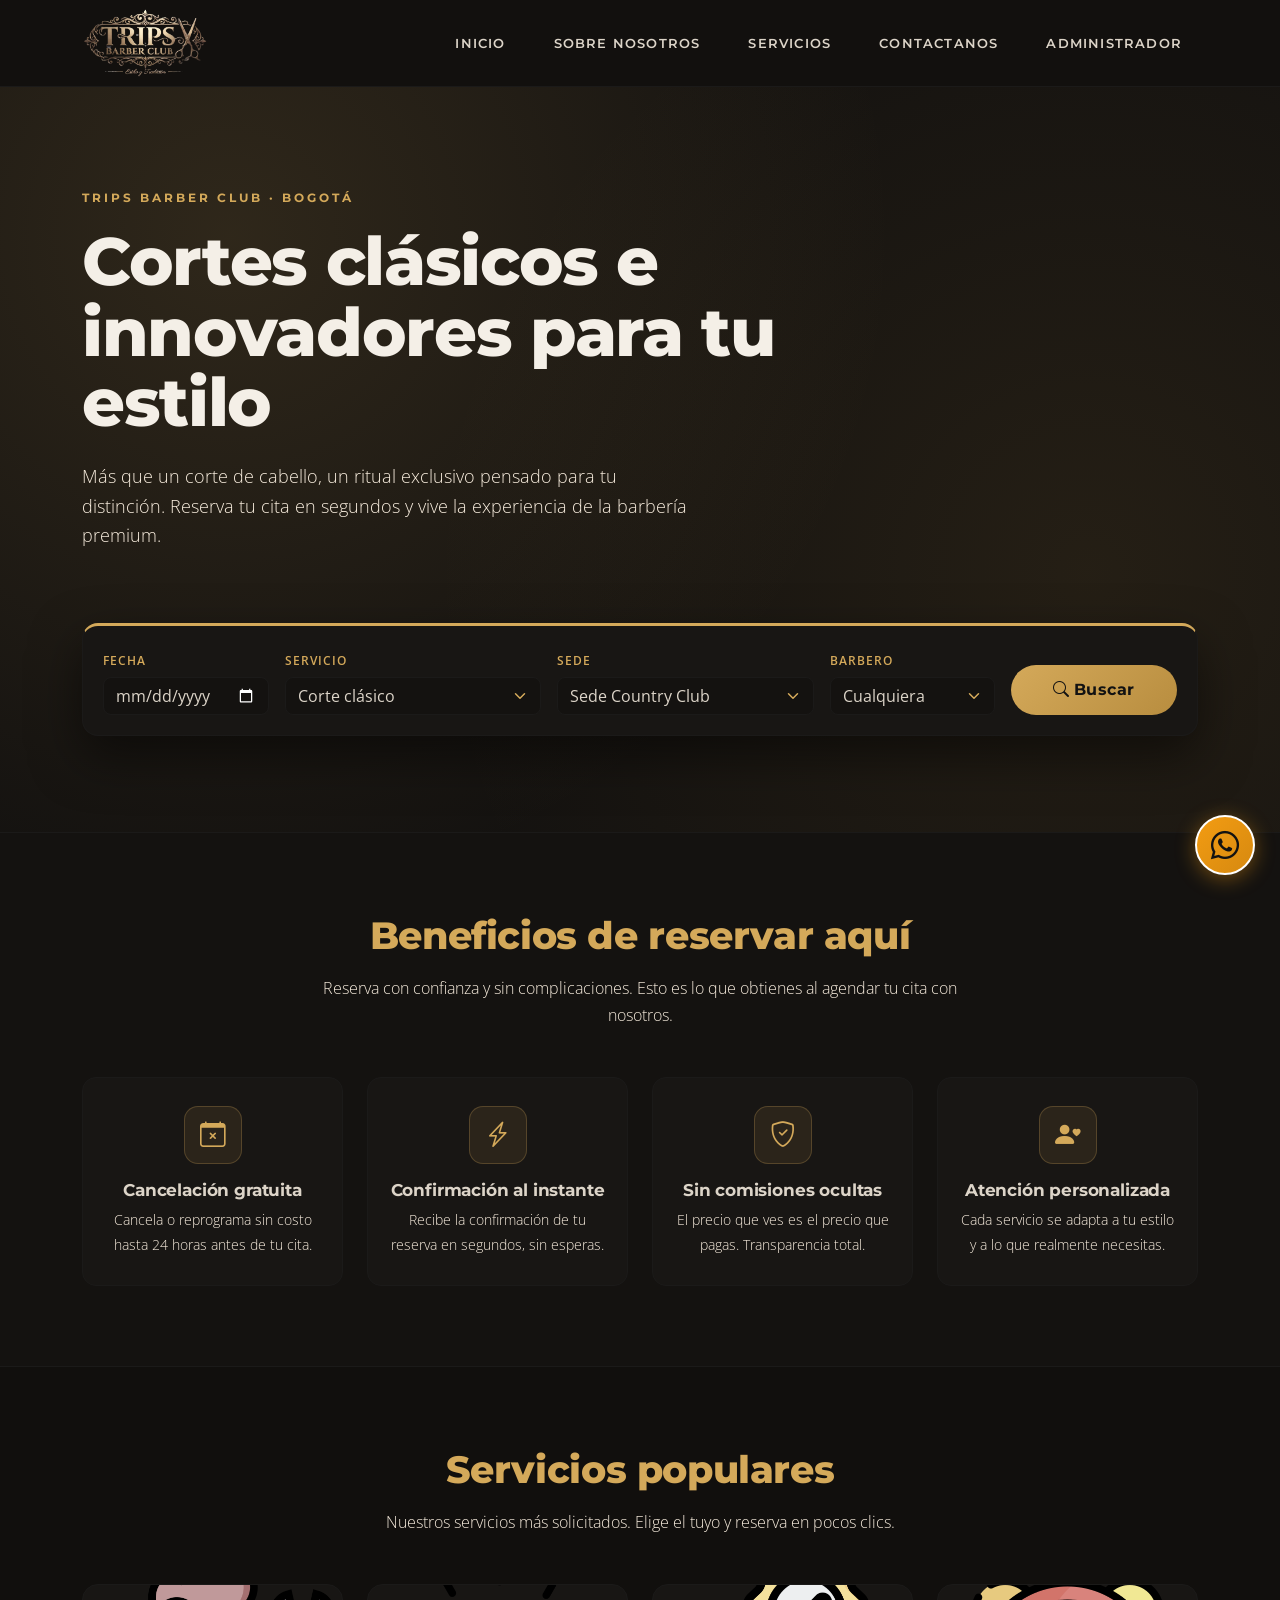
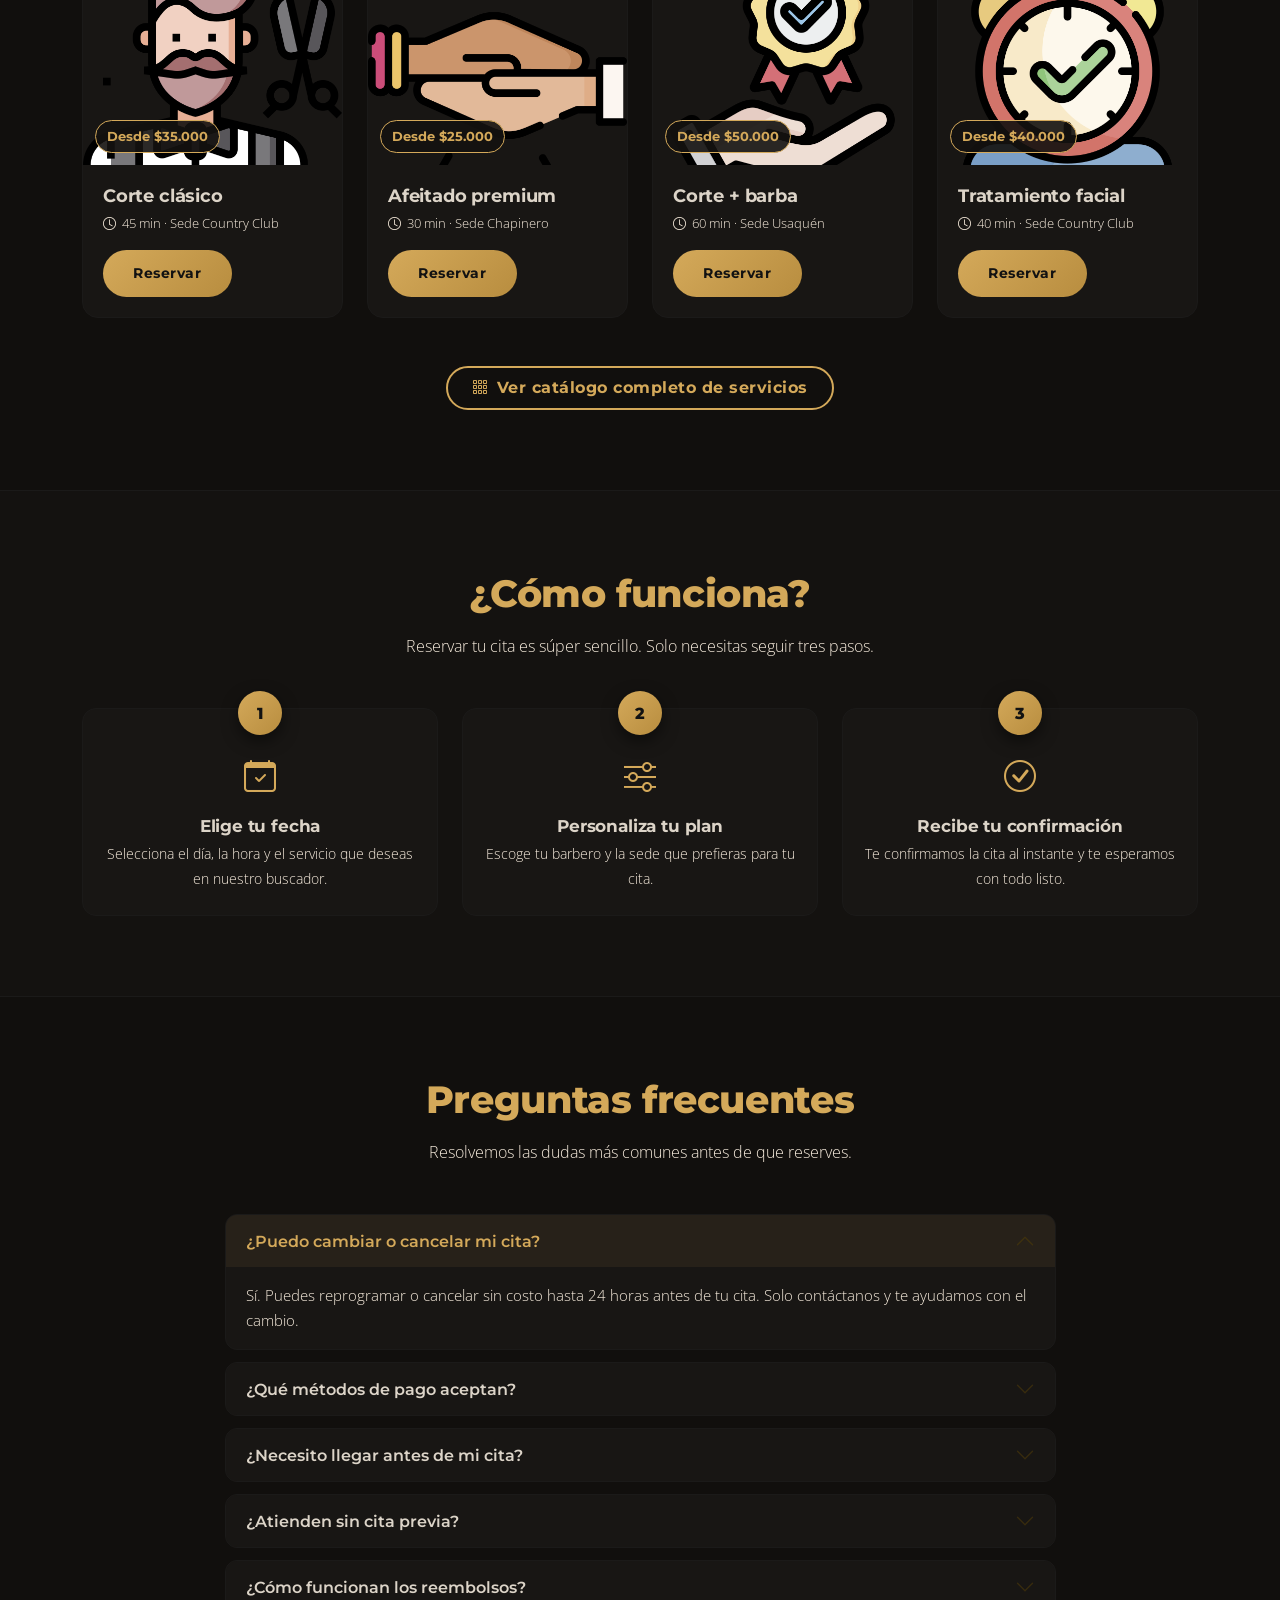
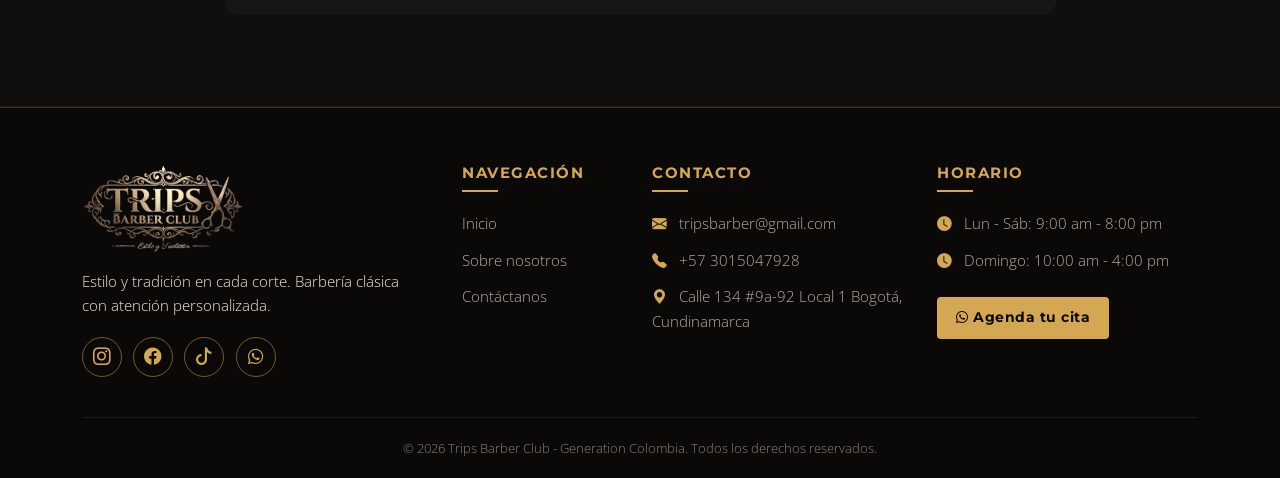
==== commit 62519a63: "entrega tarea 8" ====
--- a/index.html
+++ b/index.html
@@ -49,7 +49,13 @@
                         <a class="nav-link" href="./Pages/sobreNosotros.html">Sobre Nosotros</a>
                     </li>
                     <li class="nav-item">
+                        <a class="nav-link" href="./Pages/servicios.html">Servicios</a>
+                    </li>
+                    <li class="nav-item">
                         <a class="nav-link" href="./Pages/contactanos.html">Contactanos</a>
+                    </li>
+                    <li class="nav-item">
+                        <a class="nav-link" href="./Pages/Administrador.html">Administrador</a>
                     </li>
                 </ul>
             </div>
@@ -164,11 +170,13 @@
                     <h2 class="inicio-heading">Servicios populares</h2>
                     <p class="inicio-subtext mt-3">Nuestros servicios más solicitados. Elige el tuyo y reserva en pocos clics.</p>
                 </div>
-                <div class="row g-4">
+                <!-- NUEVO: id para que inicio.js renderice los servicios guardados por el admin.
+                     Las cards de abajo son la base y se reemplazan si hay datos en localStorage. -->
+                <div class="row g-4" id="servicios-populares-grid">
                     <div class="col-sm-6 col-lg-3">
                         <article class="service-card">
                             <div class="service-media">
-                                <img src="../img/barber.png" alt="Corte clásico">
+                                <img src="./img/barber.png" alt="Corte clásico">
                                 <span class="service-price">Desde $35.000</span>
                             </div>
                             <div class="service-body">
@@ -181,7 +189,7 @@
                     <div class="col-sm-6 col-lg-3">
                         <article class="service-card">
                             <div class="service-media">
-                                <img src="../img/tradicion.png" alt="Afeitado premium">
+                                <img src="./img/tradicion.png" alt="Afeitado premium">
                                 <span class="service-price">Desde $25.000</span>
                             </div>
                             <div class="service-body">
@@ -194,7 +202,7 @@
                     <div class="col-sm-6 col-lg-3">
                         <article class="service-card">
                             <div class="service-media">
-                                <img src="../img/calidad.png" alt="Corte y barba">
+                                <img src="./img/calidad.png" alt="Corte y barba">
                                 <span class="service-price">Desde $50.000</span>
                             </div>
                             <div class="service-body">
@@ -207,7 +215,7 @@
                     <div class="col-sm-6 col-lg-3">
                         <article class="service-card">
                             <div class="service-media">
-                                <img src="../img/puntualidad.png" alt="Tratamiento facial">
+                                <img src="./img/puntualidad.png" alt="Tratamiento facial">
                                 <span class="service-price">Desde $40.000</span>
                             </div>
                             <div class="service-body">
@@ -217,6 +225,13 @@
                             </div>
                         </article>
                     </div>
+                </div>
+
+                <!-- Botón hacia el catálogo completo -->
+                <div class="text-center mt-5">
+                    <a href="./Pages/servicios.html" class="btn btn-outline-gold px-4 py-2">
+                        <i class="bi bi-grid-3x3-gap me-2"></i>Ver catálogo completo de servicios
+                    </a>
                 </div>
             </div>
         </section>
@@ -420,8 +435,7 @@
 
     <!-- Bootstrap 5 Bundle JS -->
     <script src="https://cdn.jsdelivr.net/npm/bootstrap@5.3.3/dist/js/bootstrap.bundle.min.js"></script>
-    <script src="./JS/contacto.js"></script>
     <script src="./JS/inicio.js"></script>
 
 </body>
-</html>
+</html>
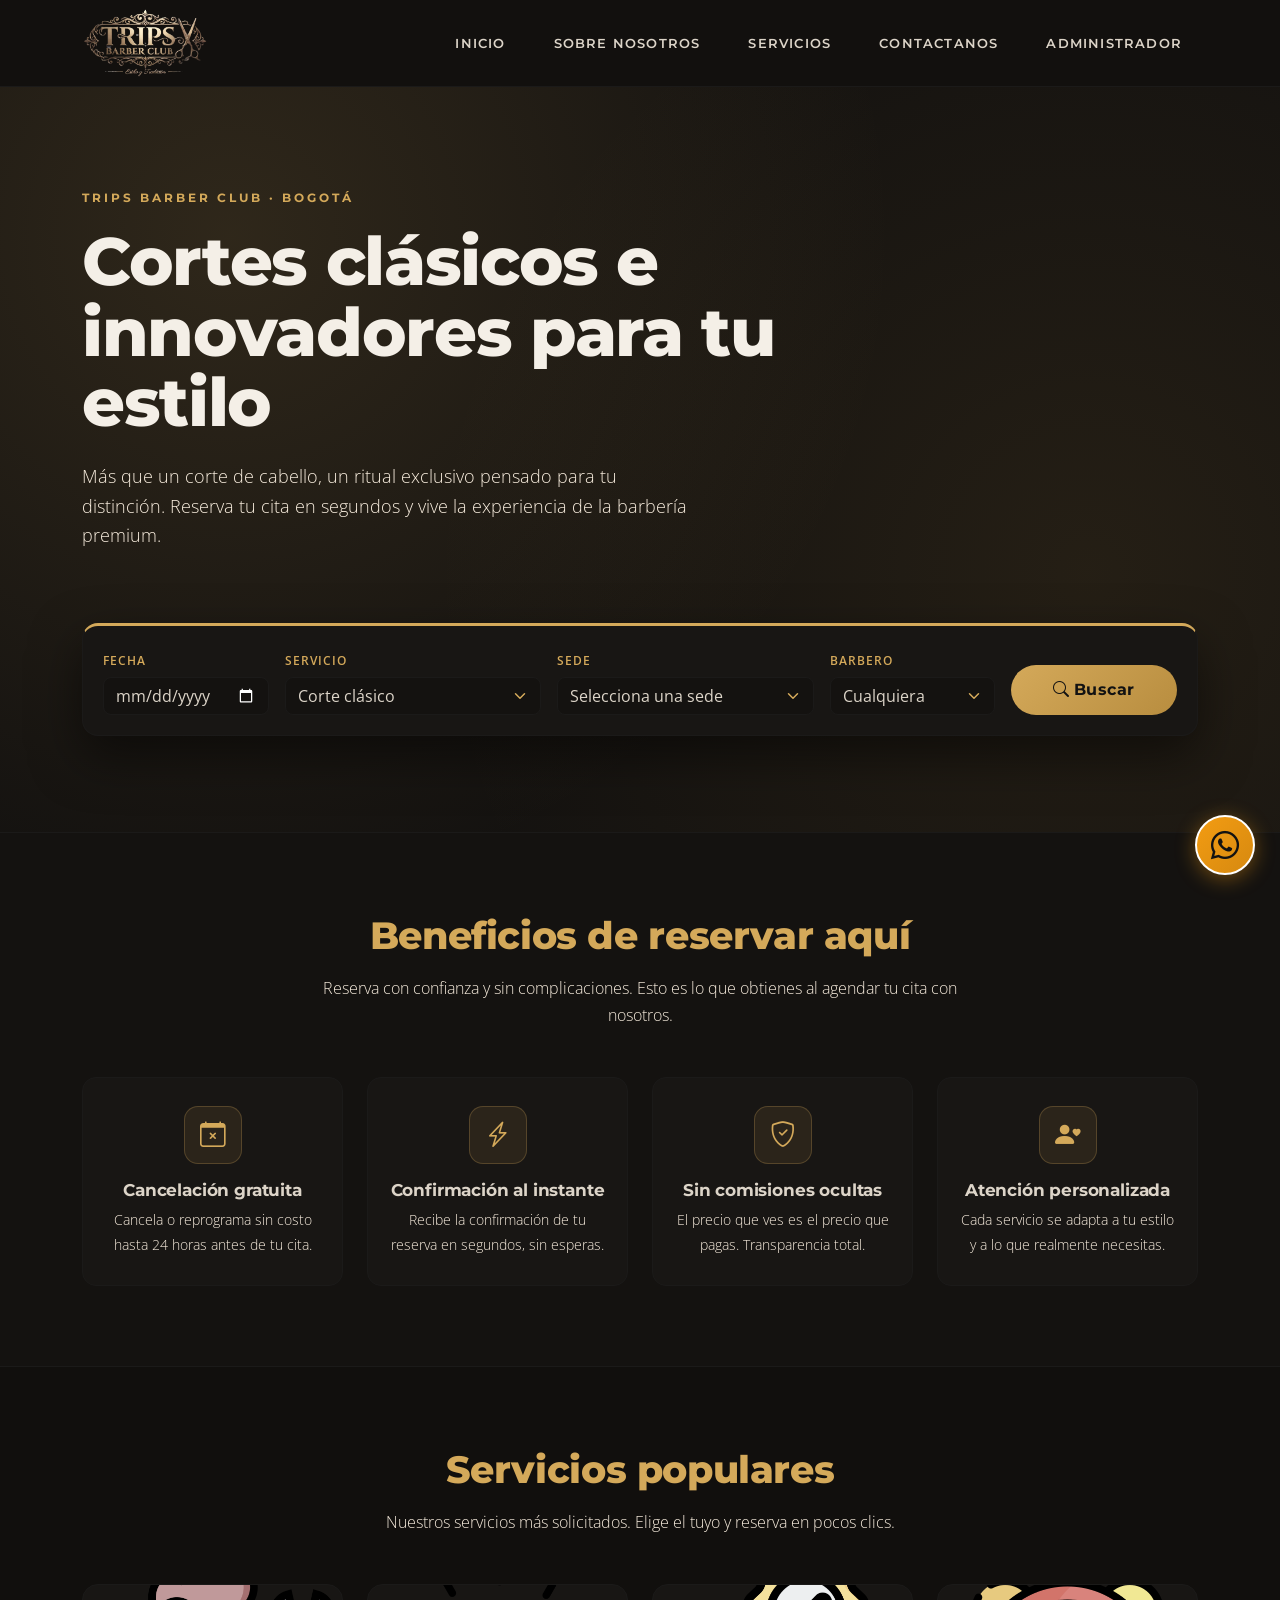
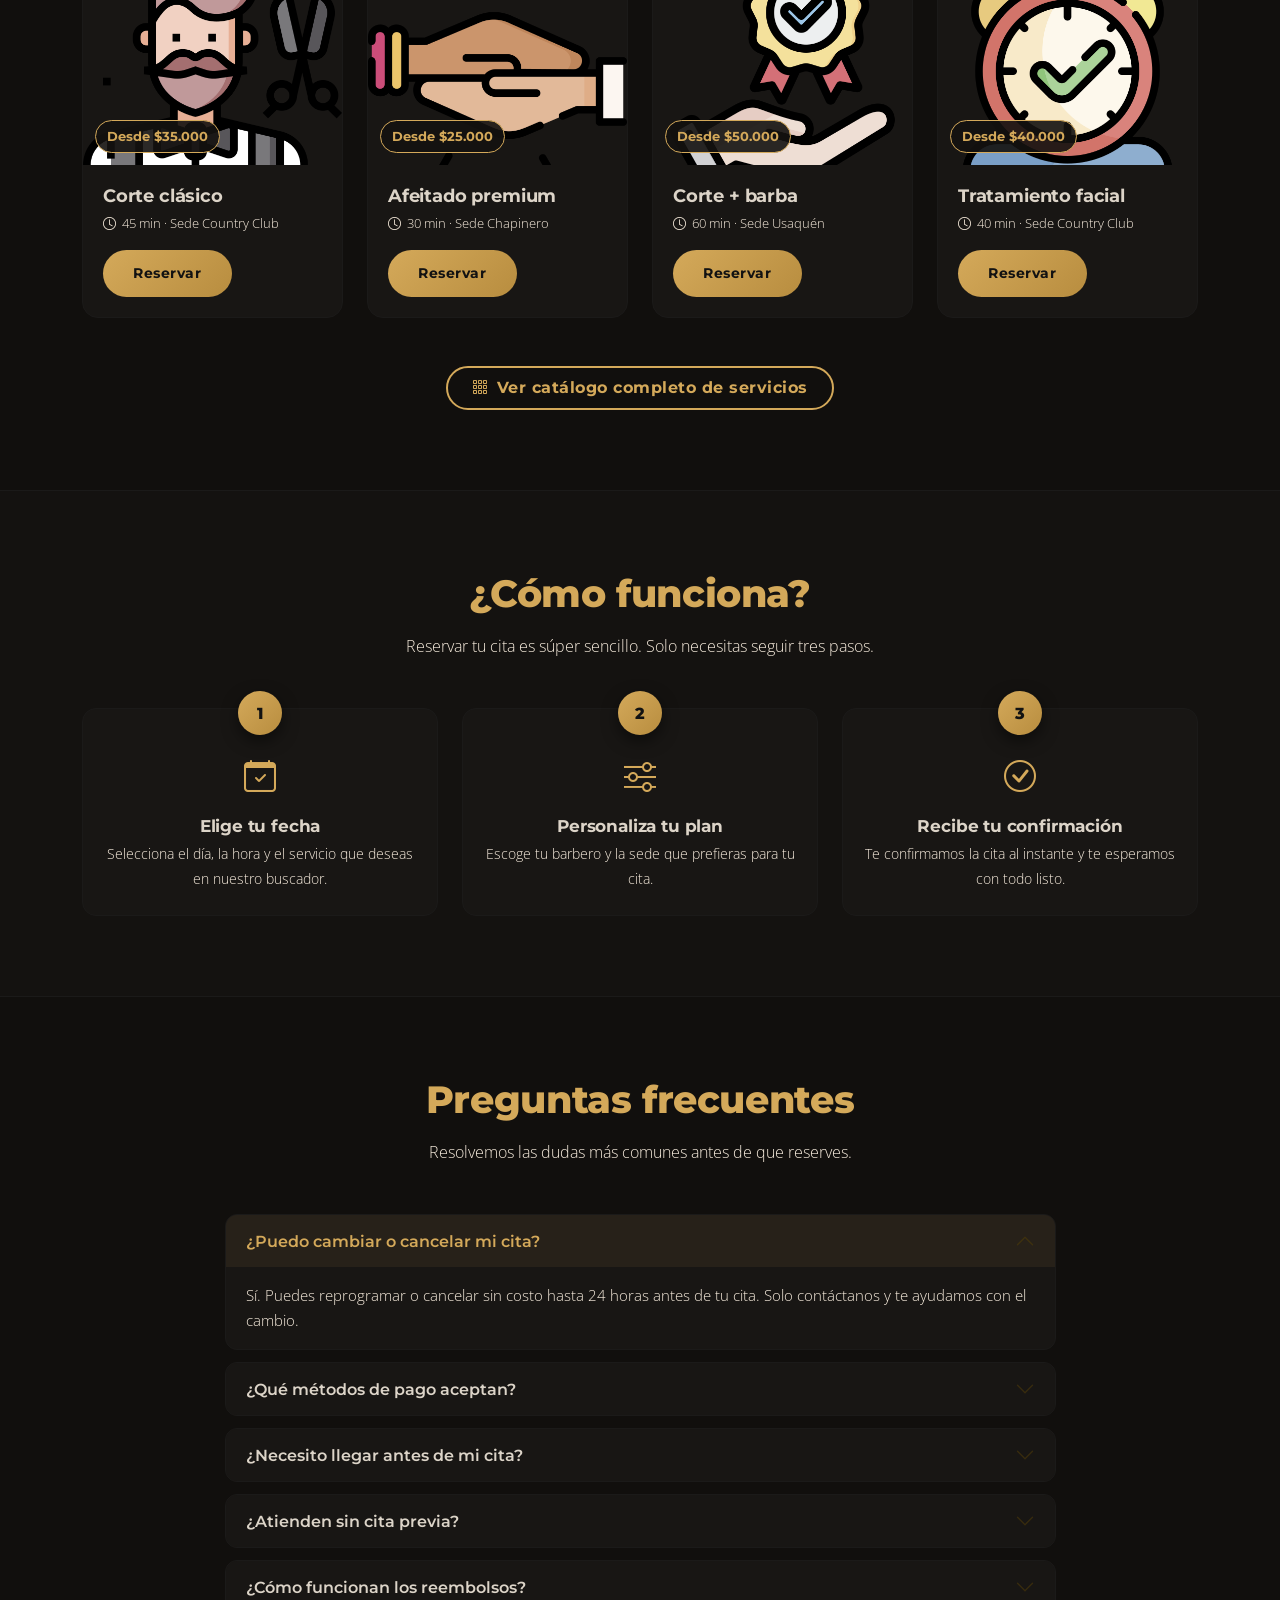
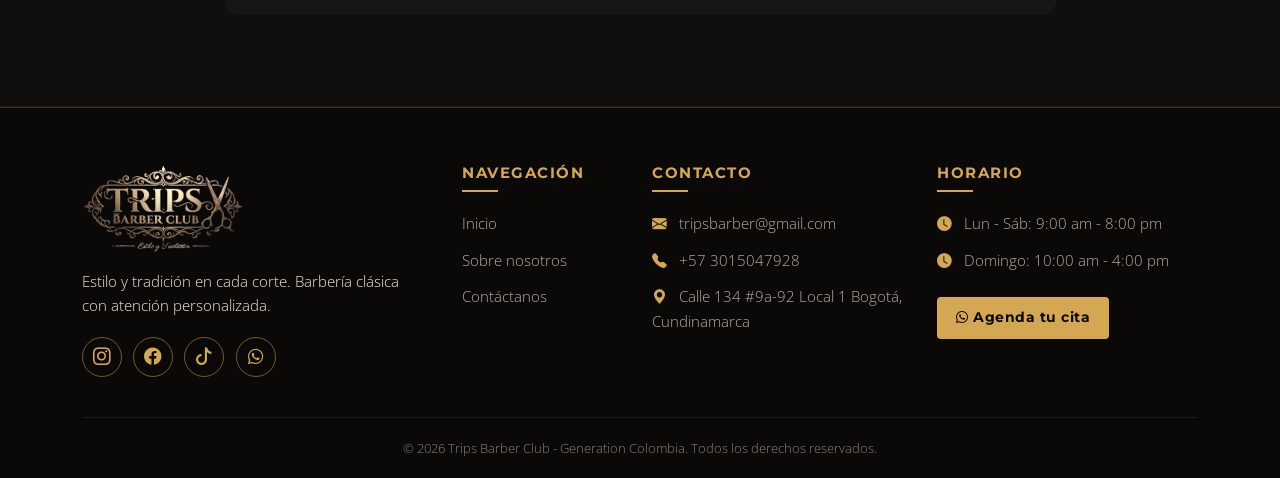
==== commit 20cbb6d4: "creacion de carrito" ====
--- a/index.html
+++ b/index.html
@@ -3,7 +3,7 @@
 <head>
     <meta charset="UTF-8">
     <meta name="viewport" content="width=device-width, initial-scale=1.0">
-    <title>Acerca de Nosotros - Trips Barber Club</title>
+    <title>Trips Barber Club</title>
     <!-- Google Fonts: Montserrat (Bold 700) & Open Sans (300, 400, 600) -->
     <link rel="preconnect" href="https://fonts.googleapis.com">
     <link rel="preconnect" href="https://fonts.gstatic.com" crossorigin>
@@ -81,11 +81,12 @@
                 </div>
 
                 <!-- Widget de búsqueda / reserva -->
-                <form class="inicio-search-widget" action="./Pages/contactanos.html">
+                <form class="inicio-search-widget" action="./Pages/servicios.html?carrito=1" novalidate>
                     <div class="row g-3 align-items-end">
                         <div class="col-12 col-sm-6 col-lg-2">
                             <label for="hero-fecha" class="form-label">Fecha</label>
-                            <input type="date" id="hero-fecha" name="fecha" class="form-control">
+                            <input type="date" id="hero-fecha" name="fecha" class="form-control" required>
+                            <div class="invalid-feedback">Selecciona la fecha de tu cita.</div>
                         </div>
                         <div class="col-12 col-sm-6 col-lg-3">
                             <label for="hero-servicio" class="form-label">Servicio</label>
@@ -98,11 +99,13 @@
                         </div>
                         <div class="col-12 col-sm-6 col-lg-3">
                             <label for="hero-sede" class="form-label">Sede</label>
-                            <select id="hero-sede" name="sede" class="form-select">
-                                <option selected>Sede Country Club</option>
+                            <select id="hero-sede" name="sede" class="form-select" required>
+                                <option value="" selected disabled>Selecciona una sede</option>
+                                <option>Sede Country Club</option>
                                 <option>Sede Chapinero</option>
                                 <option>Sede Usaquén</option>
                             </select>
+                            <div class="invalid-feedback">Selecciona una sede.</div>
                         </div>
                         <div class="col-12 col-sm-6 col-lg-2">
                             <label for="hero-barbero" class="form-label">Barbero</label>
@@ -436,6 +439,7 @@
     <!-- Bootstrap 5 Bundle JS -->
     <script src="https://cdn.jsdelivr.net/npm/bootstrap@5.3.3/dist/js/bootstrap.bundle.min.js"></script>
     <script src="./JS/inicio.js"></script>
+    <script src="./JS/carrito.js"></script>
 
 </body>
-</html>+</html>
--- a/CSS/styles.css
+++ b/CSS/styles.css
@@ -767,6 +767,12 @@
     box-shadow: 0 0 10px var(--gold-glow);
 }
 
+.inicio-search-widget .invalid-feedback {
+    color: #e08a8a;
+    font-size: 0.72rem;
+    margin-top: 0.25rem;
+}
+
 /* Secciones */
 .inicio-section {
     padding: clamp(3rem, 7vw, 5rem) 0;
@@ -1205,4 +1211,149 @@
         margin-left: auto;
         margin-right: auto;
     }
+}
+
+/* ============================================================
+   CARRITO / RESUMEN DE RESERVA (PÁGINA DE SERVICIOS)
+   ============================================================ */
+.carrito-offcanvas {
+    width: min(430px, 100%);
+    background: var(--bg-black);
+    color: var(--grey-light);
+    border-left: 1px solid var(--dark-grey);
+}
+
+.carrito-offcanvas .offcanvas-header {
+    background: var(--card-surface);
+    border-bottom: 1px solid var(--dark-grey);
+    padding: 1.1rem 1.25rem;
+}
+
+.carrito-offcanvas .offcanvas-title {
+    font-family: var(--font-heading);
+    font-weight: 700;
+    font-size: 1.05rem;
+    letter-spacing: 1.5px;
+    text-transform: uppercase;
+    color: var(--gold);
+}
+
+.carrito-offcanvas .offcanvas-body {
+    padding: 1.25rem;
+}
+
+/* Bloques del formulario */
+.carrito-subtitle {
+    font-family: var(--font-heading);
+    font-size: 0.78rem;
+    font-weight: 700;
+    letter-spacing: 1.2px;
+    text-transform: uppercase;
+    color: var(--gold);
+    margin-bottom: 1rem;
+}
+
+.carrito-divider {
+    border-color: var(--dark-grey);
+    opacity: 1;
+    margin: 1.5rem 0;
+}
+
+/* Formulario del carrito */
+.carrito-offcanvas .form-label {
+    font-size: 0.72rem;
+    font-weight: 600;
+    letter-spacing: 1px;
+    text-transform: uppercase;
+    color: var(--gold);
+    margin-bottom: 0.35rem;
+}
+
+.carrito-offcanvas .form-control,
+.carrito-offcanvas .form-select {
+    background-color: var(--bg-black);
+    border: 1px solid var(--dark-grey);
+    color: var(--grey-light);
+    border-radius: 8px;
+    color-scheme: dark;
+}
+
+.carrito-offcanvas .form-select {
+    background-image: url("data:image/svg+xml,%3csvg xmlns='http://www.w3.org/2000/svg' viewBox='0 0 16 16'%3e%3cpath fill='none' stroke='%23d4a95a' stroke-linecap='round' stroke-linejoin='round' stroke-width='2' d='m2 5 6 6 6-6'/%3e%3c/svg%3e");
+}
+
+.carrito-offcanvas .form-control:focus,
+.carrito-offcanvas .form-select:focus {
+    background-color: var(--bg-black);
+    color: var(--grey-light);
+    border-color: var(--gold);
+    box-shadow: 0 0 10px var(--gold-glow);
+}
+
+.carrito-offcanvas .form-control::placeholder {
+    color: var(--grey-light);
+    opacity: 0.4;
+}
+
+.carrito-offcanvas .invalid-feedback {
+    color: #e08a8a;
+}
+
+.carrito-offcanvas .alert-success {
+    background: rgba(25, 135, 84, 0.12);
+    border: 1px solid rgba(25, 135, 84, 0.5);
+    color: #9fe0b8;
+}
+
+/* Botón flotante del carrito (abajo a la izquierda) */
+.carrito-flotante {
+    position: fixed;
+    left: 25px;
+    bottom: 25px;
+    z-index: 1000;
+    width: 60px;
+    height: 60px;
+    padding: 0;
+    border-radius: 50%;
+    display: inline-flex;
+    align-items: center;
+    justify-content: center;
+    font-size: 1.45rem;
+    box-shadow: 0 4px 20px rgba(212, 169, 90, 0.4);
+    border: 2px solid #fff;
+}
+
+.carrito-flotante:hover,
+.carrito-flotante:focus {
+    transform: translateY(-3px) scale(1.05);
+}
+
+.carrito-badge {
+    position: absolute;
+    top: -5px;
+    right: -5px;
+    min-width: 22px;
+    height: 22px;
+    padding: 0 5px;
+    border-radius: 50px;
+    background: var(--bg-black);
+    color: var(--gold);
+    border: 2px solid var(--gold);
+    font-family: var(--font-heading);
+    font-size: 0.7rem;
+    font-weight: 700;
+    line-height: 1;
+    display: inline-flex;
+    align-items: center;
+    justify-content: center;
+}
+
+@media (max-width: 576px) {
+    .carrito-flotante {
+        left: 18px;
+        bottom: 18px;
+        width: 52px;
+        height: 52px;
+        font-size: 1.2rem;
+    }
 }
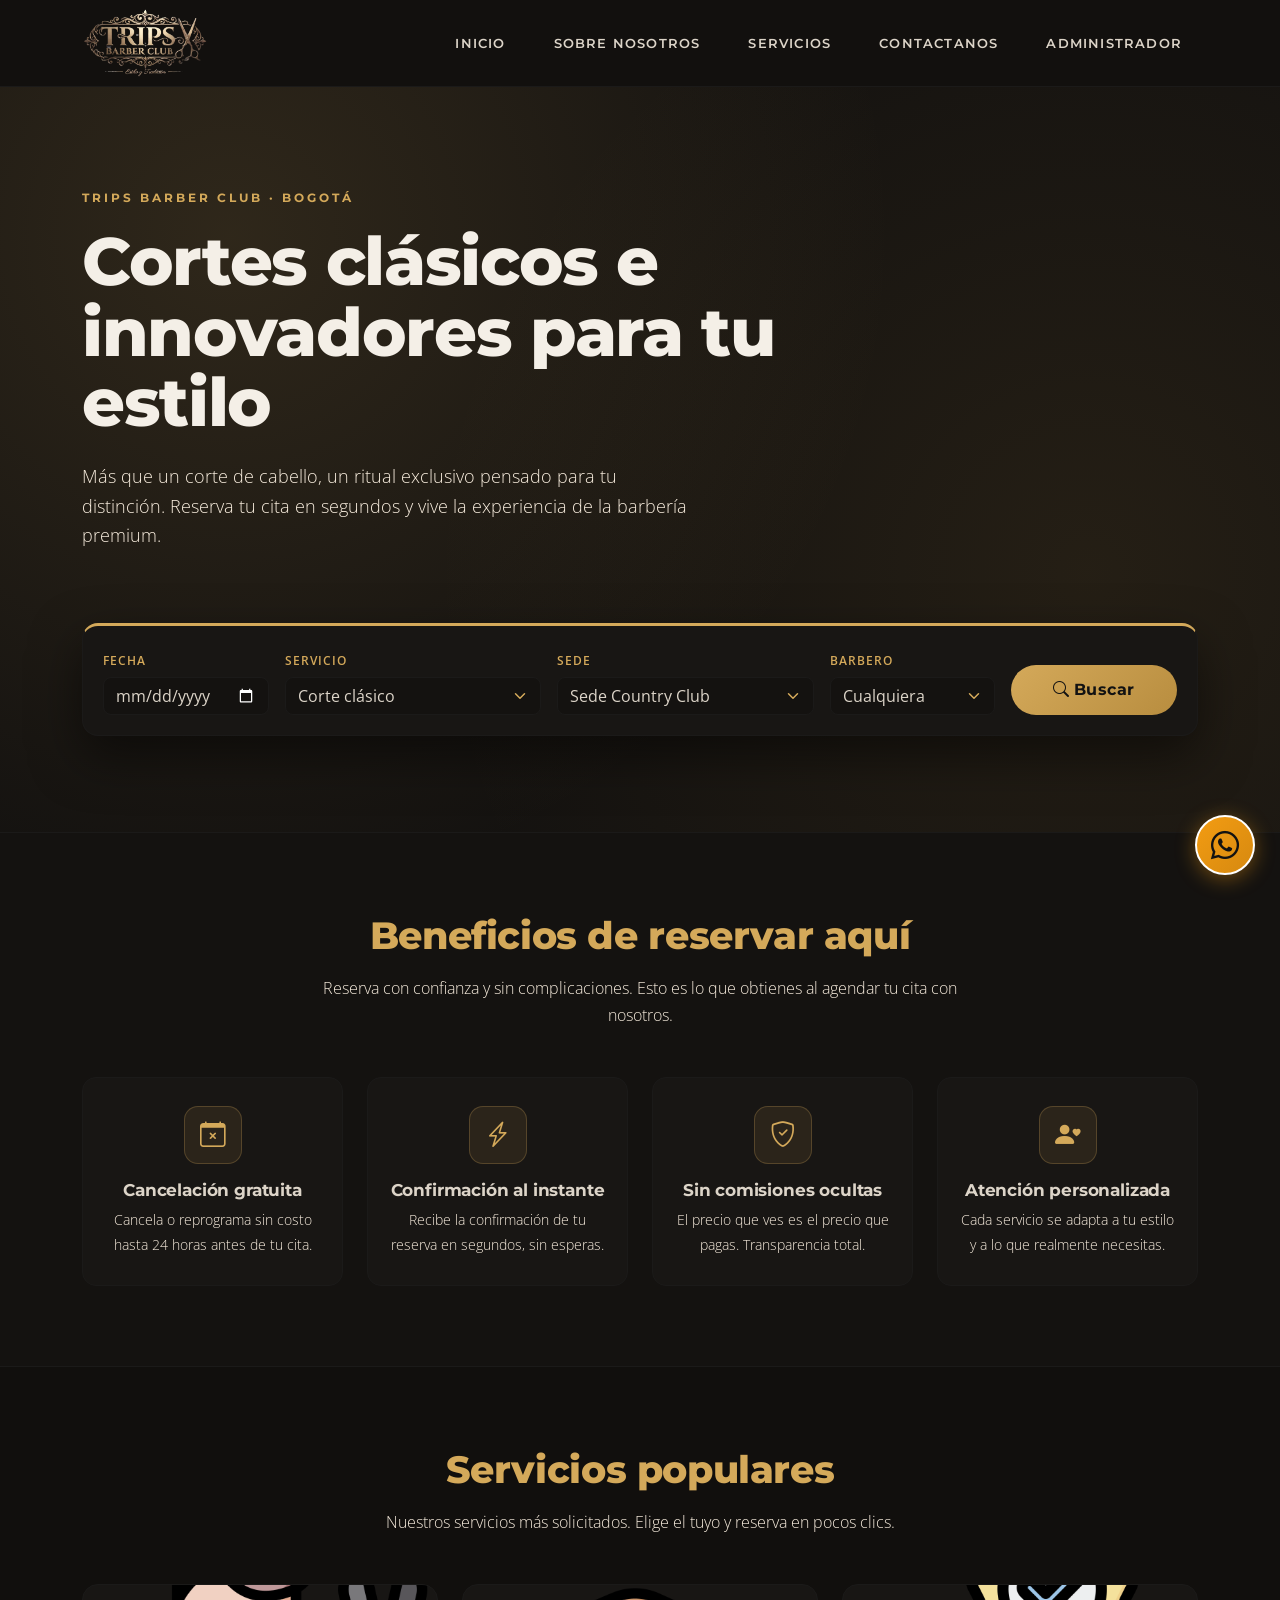
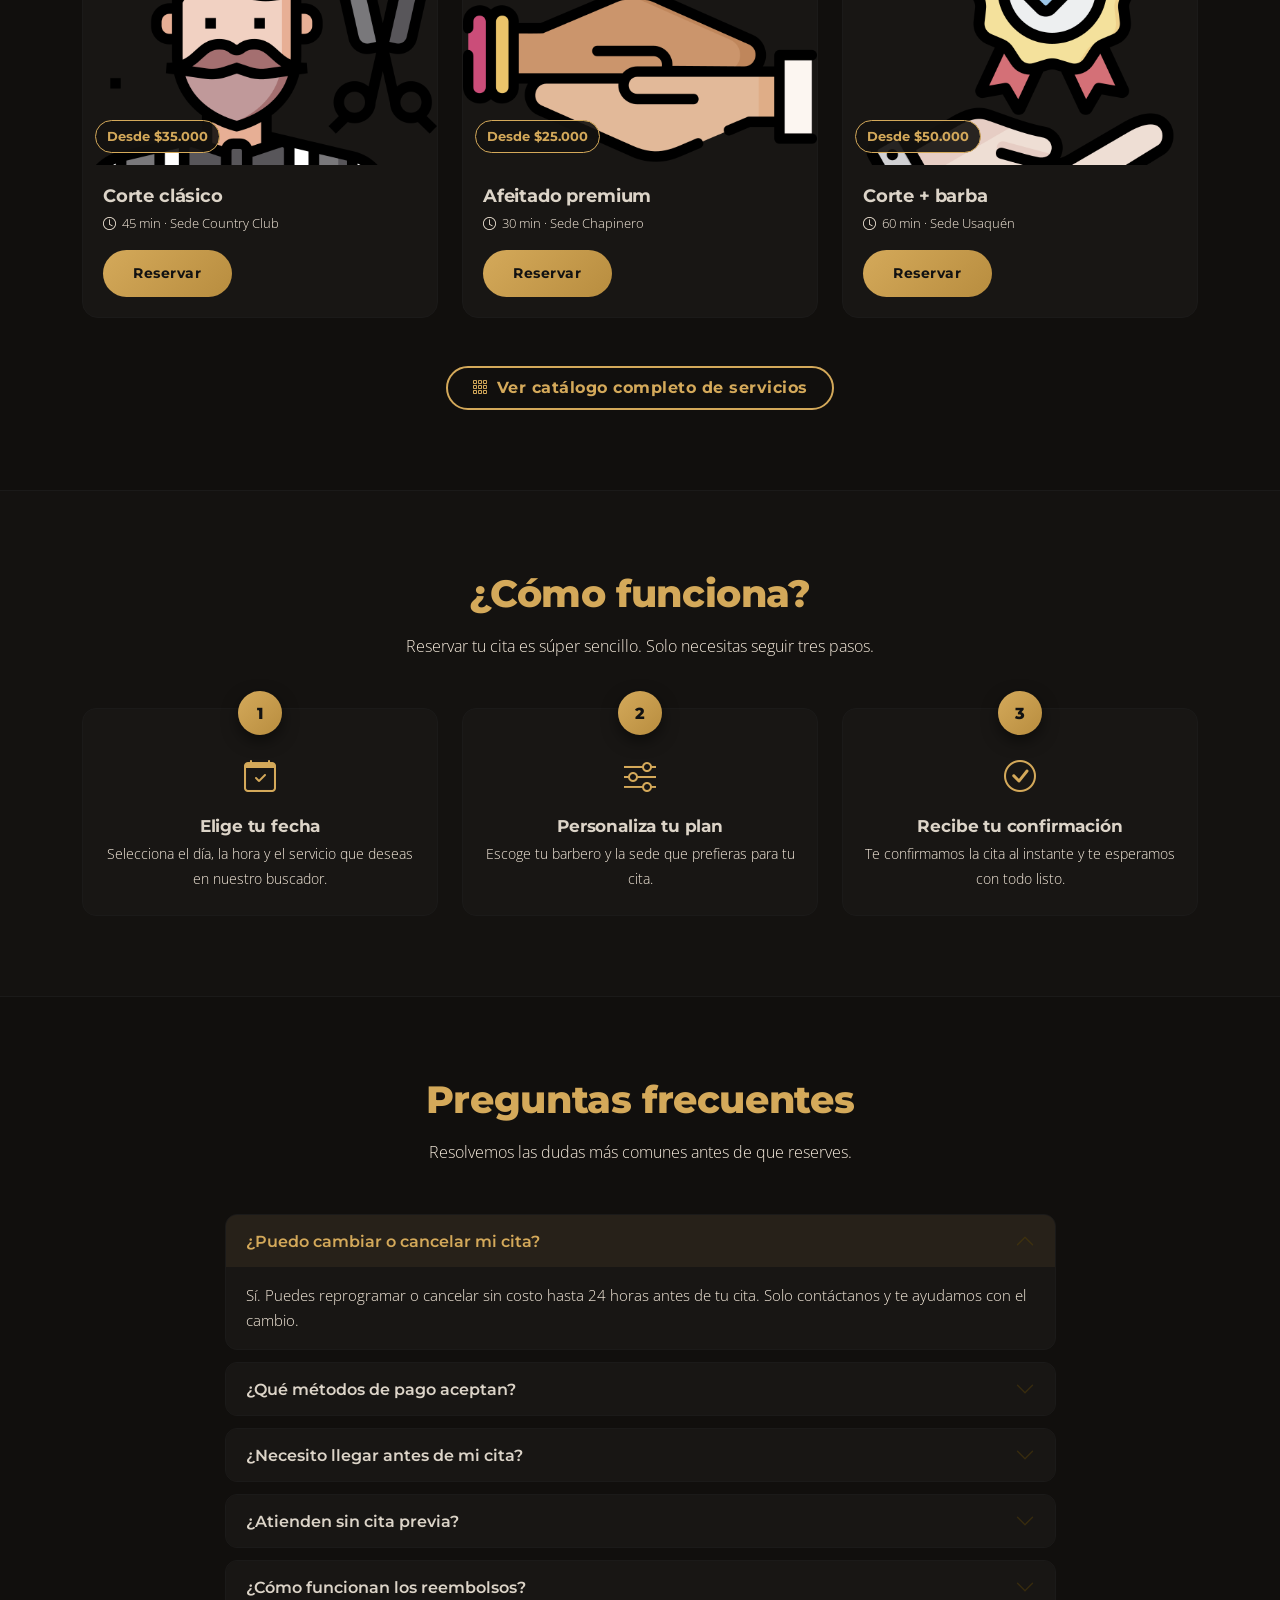
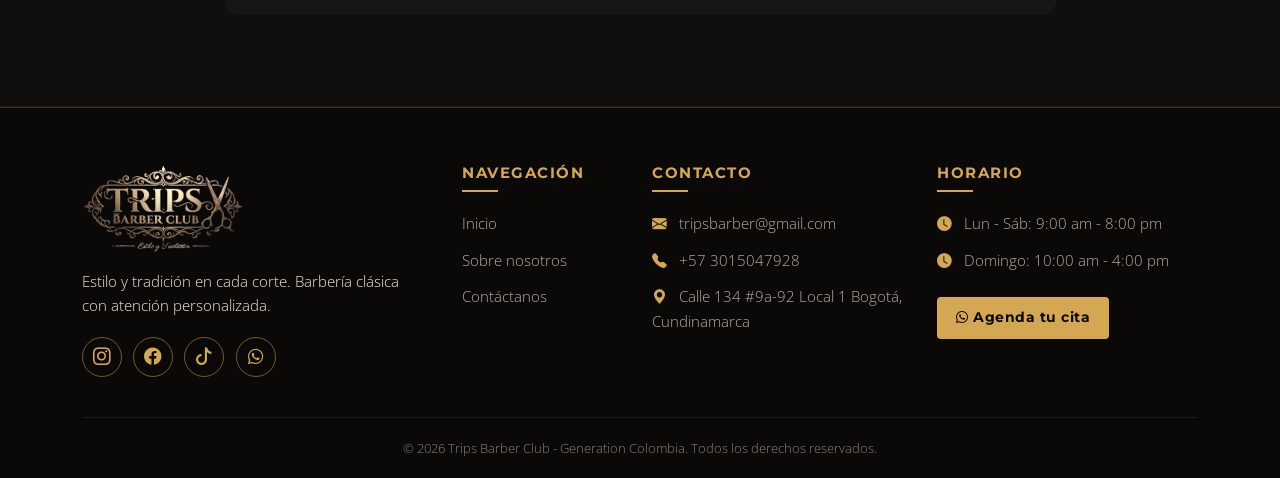
==== commit 0f7937f1: "Arreglo Servicios principales" ====
--- a/index.html
+++ b/index.html
@@ -1,5 +1,6 @@
 <!DOCTYPE html>
 <html lang="es">
+
 <head>
     <meta charset="UTF-8">
     <meta name="viewport" content="width=device-width, initial-scale=1.0">
@@ -19,6 +20,7 @@
     <!-- Estilos personalizados -->
     <link rel="stylesheet" href="./CSS/styles.css">
 </head>
+
 <body>
     <!-- 1. NAVBAR -->
     <nav class="navbar navbar-expand-lg navbar-dark custom-navbar inicio-navbar sticky-top">
@@ -26,16 +28,13 @@
 
             <!-- Logo a la izquierda -->
             <a class="navbar-brand d-flex align-items-center" href="./index.html">
-                <img src="img/logo-recortado-small.png"
-                     alt="Trips Barber Club Logo"
-                     class="nav-logo"
-                     style="height: 70px !important; width: auto !important; max-width: none;">
+                <img src="img/logo-recortado-small.png" alt="Trips Barber Club Logo" class="nav-logo"
+                    style="height: 70px !important; width: auto !important; max-width: none;">
             </a>
 
             <!-- Botón para desplegar el menú en móvil -->
-            <button class="navbar-toggler" type="button" data-bs-toggle="collapse"
-                data-bs-target="#navbarStaticNav" aria-controls="navbarStaticNav"
-                aria-expanded="false" aria-label="Abrir menú">
+            <button class="navbar-toggler" type="button" data-bs-toggle="collapse" data-bs-target="#navbarStaticNav"
+                aria-controls="navbarStaticNav" aria-expanded="false" aria-label="Abrir menú">
                 <span class="navbar-toggler-icon"></span>
             </button>
 
@@ -76,17 +75,16 @@
                             Más que un corte de cabello, un ritual exclusivo pensado para tu distinción.
                             Reserva tu cita en segundos y vive la experiencia de la barbería premium.
                         </p>
-                            
+
                     </div>
                 </div>
 
                 <!-- Widget de búsqueda / reserva -->
-                <form class="inicio-search-widget" action="./Pages/servicios.html?carrito=1" novalidate>
+                <form class="inicio-search-widget" action="./Pages/contactanos.html">
                     <div class="row g-3 align-items-end">
                         <div class="col-12 col-sm-6 col-lg-2">
                             <label for="hero-fecha" class="form-label">Fecha</label>
-                            <input type="date" id="hero-fecha" name="fecha" class="form-control" required>
-                            <div class="invalid-feedback">Selecciona la fecha de tu cita.</div>
+                            <input type="date" id="hero-fecha" name="fecha" class="form-control">
                         </div>
                         <div class="col-12 col-sm-6 col-lg-3">
                             <label for="hero-servicio" class="form-label">Servicio</label>
@@ -99,13 +97,11 @@
                         </div>
                         <div class="col-12 col-sm-6 col-lg-3">
                             <label for="hero-sede" class="form-label">Sede</label>
-                            <select id="hero-sede" name="sede" class="form-select" required>
-                                <option value="" selected disabled>Selecciona una sede</option>
-                                <option>Sede Country Club</option>
+                            <select id="hero-sede" name="sede" class="form-select">
+                                <option selected>Sede Country Club</option>
                                 <option>Sede Chapinero</option>
                                 <option>Sede Usaquén</option>
                             </select>
-                            <div class="invalid-feedback">Selecciona una sede.</div>
                         </div>
                         <div class="col-12 col-sm-6 col-lg-2">
                             <label for="hero-barbero" class="form-label">Barbero</label>
@@ -131,7 +127,8 @@
             <div class="container">
                 <div class="text-center mb-5">
                     <h2 class="inicio-heading">Beneficios de reservar aquí</h2>
-                    <p class="inicio-subtext mt-3">Reserva con confianza y sin complicaciones. Esto es lo que obtienes al agendar tu cita con nosotros.</p>
+                    <p class="inicio-subtext mt-3">Reserva con confianza y sin complicaciones. Esto es lo que obtienes
+                        al agendar tu cita con nosotros.</p>
                 </div>
                 <div class="row g-4">
                     <div class="col-sm-6 col-lg-3">
@@ -159,7 +156,8 @@
                         <div class="benefit-card">
                             <div class="benefit-icon"><i class="bi bi-person-heart"></i></div>
                             <h3 class="benefit-title">Atención personalizada</h3>
-                            <p class="benefit-text">Cada servicio se adapta a tu estilo y a lo que realmente necesitas.</p>
+                            <p class="benefit-text">Cada servicio se adapta a tu estilo y a lo que realmente necesitas.
+                            </p>
                         </div>
                     </div>
                 </div>
@@ -171,12 +169,13 @@
             <div class="container">
                 <div class="text-center mb-5">
                     <h2 class="inicio-heading">Servicios populares</h2>
-                    <p class="inicio-subtext mt-3">Nuestros servicios más solicitados. Elige el tuyo y reserva en pocos clics.</p>
+                    <p class="inicio-subtext mt-3">Nuestros servicios más solicitados. Elige el tuyo y reserva en pocos
+                        clics.</p>
                 </div>
                 <!-- NUEVO: id para que inicio.js renderice los servicios guardados por el admin.
                      Las cards de abajo son la base y se reemplazan si hay datos en localStorage. -->
-                <div class="row g-4" id="servicios-populares-grid">
-                    <div class="col-sm-6 col-lg-3">
+                <div class="row g-4 justify-content-center" id="servicios-principales">
+                    <div class="col-md-4">
                         <article class="service-card">
                             <div class="service-media">
                                 <img src="./img/barber.png" alt="Corte clásico">
@@ -184,12 +183,14 @@
                             </div>
                             <div class="service-body">
                                 <h3 class="service-name">Corte clásico</h3>
-                                <p class="service-meta"><i class="bi bi-clock"></i> 45 min &middot; Sede Country Club</p>
-                                <a href="#widget" class="btn btn-gold btn-sm" data-servicio="Corte clásico" data-sede="Sede Country Club">Reservar</a>
+                                <p class="service-meta"><i class="bi bi-clock"></i> 45 min &middot; Sede Country Club
+                                </p>
+                                <button type="button" class="btn btn-gold btn-sm">Reservar</button>
                             </div>
                         </article>
                     </div>
-                    <div class="col-sm-6 col-lg-3">
+
+                    <div class="col-md-4">
                         <article class="service-card">
                             <div class="service-media">
                                 <img src="./img/tradicion.png" alt="Afeitado premium">
@@ -198,11 +199,12 @@
                             <div class="service-body">
                                 <h3 class="service-name">Afeitado premium</h3>
                                 <p class="service-meta"><i class="bi bi-clock"></i> 30 min &middot; Sede Chapinero</p>
-                                <a href="#widget" class="btn btn-gold btn-sm" data-servicio="Afeitado premium" data-sede="Sede Chapinero">Reservar</a>
+                                <button type="button" class="btn btn-gold btn-sm">Reservar</button>
                             </div>
                         </article>
                     </div>
-                    <div class="col-sm-6 col-lg-3">
+
+                    <div class="col-md-4">
                         <article class="service-card">
                             <div class="service-media">
                                 <img src="./img/calidad.png" alt="Corte y barba">
@@ -211,20 +213,7 @@
                             <div class="service-body">
                                 <h3 class="service-name">Corte + barba</h3>
                                 <p class="service-meta"><i class="bi bi-clock"></i> 60 min &middot; Sede Usaquén</p>
-                                <a href="#widget" class="btn btn-gold btn-sm" data-servicio="Corte + barba" data-sede="Sede Usaquén">Reservar</a>
-                            </div>
-                        </article>
-                    </div>
-                    <div class="col-sm-6 col-lg-3">
-                        <article class="service-card">
-                            <div class="service-media">
-                                <img src="./img/puntualidad.png" alt="Tratamiento facial">
-                                <span class="service-price">Desde $40.000</span>
-                            </div>
-                            <div class="service-body">
-                                <h3 class="service-name">Tratamiento facial</h3>
-                                <p class="service-meta"><i class="bi bi-clock"></i> 40 min &middot; Sede Country Club</p>
-                                <a href="#widget" class="btn btn-gold btn-sm" data-servicio="Tratamiento facial" data-sede="Sede Country Club">Reservar</a>
+                                <button type="button" class="btn btn-gold btn-sm">Reservar</button>
                             </div>
                         </article>
                     </div>
@@ -244,7 +233,8 @@
             <div class="container">
                 <div class="text-center mb-5">
                     <h2 class="inicio-heading">¿Cómo funciona?</h2>
-                    <p class="inicio-subtext mt-3">Reservar tu cita es súper sencillo. Solo necesitas seguir tres pasos.</p>
+                    <p class="inicio-subtext mt-3">Reservar tu cita es súper sencillo. Solo necesitas seguir tres pasos.
+                    </p>
                 </div>
                 <div class="row g-4">
                     <div class="col-md-4">
@@ -252,7 +242,8 @@
                             <span class="step-number">1</span>
                             <div class="step-icon"><i class="bi bi-calendar-check"></i></div>
                             <h3 class="step-title">Elige tu fecha</h3>
-                            <p class="step-text">Selecciona el día, la hora y el servicio que deseas en nuestro buscador.</p>
+                            <p class="step-text">Selecciona el día, la hora y el servicio que deseas en nuestro
+                                buscador.</p>
                         </div>
                     </div>
                     <div class="col-md-4">
@@ -288,7 +279,8 @@
                             <div class="accordion-item">
                                 <h3 class="accordion-header" id="faqHeading1">
                                     <button class="accordion-button" type="button" data-bs-toggle="collapse"
-                                        data-bs-target="#faqCollapse1" aria-expanded="true" aria-controls="faqCollapse1">
+                                        data-bs-target="#faqCollapse1" aria-expanded="true"
+                                        aria-controls="faqCollapse1">
                                         ¿Puedo cambiar o cancelar mi cita?
                                     </button>
                                 </h3>
@@ -303,12 +295,13 @@
                             <div class="accordion-item">
                                 <h3 class="accordion-header" id="faqHeading2">
                                     <button class="accordion-button collapsed" type="button" data-bs-toggle="collapse"
-                                        data-bs-target="#faqCollapse2" aria-expanded="false" aria-controls="faqCollapse2">
+                                        data-bs-target="#faqCollapse2" aria-expanded="false"
+                                        aria-controls="faqCollapse2">
                                         ¿Qué métodos de pago aceptan?
                                     </button>
                                 </h3>
-                                <div id="faqCollapse2" class="accordion-collapse collapse"
-                                    aria-labelledby="faqHeading2" data-bs-parent="#faqInicio">
+                                <div id="faqCollapse2" class="accordion-collapse collapse" aria-labelledby="faqHeading2"
+                                    data-bs-parent="#faqInicio">
                                     <div class="accordion-body">
                                         Aceptamos efectivo, tarjetas débito y crédito, y pagos por transferencia.
                                         El valor se paga directamente en la sede al finalizar tu servicio.
@@ -318,12 +311,13 @@
                             <div class="accordion-item">
                                 <h3 class="accordion-header" id="faqHeading3">
                                     <button class="accordion-button collapsed" type="button" data-bs-toggle="collapse"
-                                        data-bs-target="#faqCollapse3" aria-expanded="false" aria-controls="faqCollapse3">
+                                        data-bs-target="#faqCollapse3" aria-expanded="false"
+                                        aria-controls="faqCollapse3">
                                         ¿Necesito llegar antes de mi cita?
                                     </button>
                                 </h3>
-                                <div id="faqCollapse3" class="accordion-collapse collapse"
-                                    aria-labelledby="faqHeading3" data-bs-parent="#faqInicio">
+                                <div id="faqCollapse3" class="accordion-collapse collapse" aria-labelledby="faqHeading3"
+                                    data-bs-parent="#faqInicio">
                                     <div class="accordion-body">
                                         Recomendamos llegar 10 minutos antes para que tu barbero pueda recibirte
                                         a tiempo y aproveches mejor tu experiencia.
@@ -333,12 +327,13 @@
                             <div class="accordion-item">
                                 <h3 class="accordion-header" id="faqHeading4">
                                     <button class="accordion-button collapsed" type="button" data-bs-toggle="collapse"
-                                        data-bs-target="#faqCollapse4" aria-expanded="false" aria-controls="faqCollapse4">
+                                        data-bs-target="#faqCollapse4" aria-expanded="false"
+                                        aria-controls="faqCollapse4">
                                         ¿Atienden sin cita previa?
                                     </button>
                                 </h3>
-                                <div id="faqCollapse4" class="accordion-collapse collapse"
-                                    aria-labelledby="faqHeading4" data-bs-parent="#faqInicio">
+                                <div id="faqCollapse4" class="accordion-collapse collapse" aria-labelledby="faqHeading4"
+                                    data-bs-parent="#faqInicio">
                                     <div class="accordion-body">
                                         Sí, según disponibilidad del momento. Sin embargo, reservar en línea te
                                         garantiza tu cupo y evita esperas.
@@ -348,12 +343,13 @@
                             <div class="accordion-item">
                                 <h3 class="accordion-header" id="faqHeading5">
                                     <button class="accordion-button collapsed" type="button" data-bs-toggle="collapse"
-                                        data-bs-target="#faqCollapse5" aria-expanded="false" aria-controls="faqCollapse5">
+                                        data-bs-target="#faqCollapse5" aria-expanded="false"
+                                        aria-controls="faqCollapse5">
                                         ¿Cómo funcionan los reembolsos?
                                     </button>
                                 </h3>
-                                <div id="faqCollapse5" class="accordion-collapse collapse"
-                                    aria-labelledby="faqHeading5" data-bs-parent="#faqInicio">
+                                <div id="faqCollapse5" class="accordion-collapse collapse" aria-labelledby="faqHeading5"
+                                    data-bs-parent="#faqInicio">
                                     <div class="accordion-body">
                                         Si cancelas dentro del plazo permitido, el reembolso se procesa al mismo
                                         medio de pago utilizado y se refleja en un plazo de 3 a 5 días hábiles.
@@ -379,10 +375,13 @@
                         Estilo y tradición en cada corte. Barbería clásica con atención personalizada.
                     </p>
                     <div class="footer-social">
-                        <a href="#" target="_blank" rel="noopener" aria-label="Instagram"><i class="bi bi-instagram"></i></a>
-                        <a href="#" target="_blank" rel="noopener" aria-label="Facebook"><i class="bi bi-facebook"></i></a>
+                        <a href="#" target="_blank" rel="noopener" aria-label="Instagram"><i
+                                class="bi bi-instagram"></i></a>
+                        <a href="#" target="_blank" rel="noopener" aria-label="Facebook"><i
+                                class="bi bi-facebook"></i></a>
                         <a href="#" target="_blank" rel="noopener" aria-label="TikTok"><i class="bi bi-tiktok"></i></a>
-                        <a href="https://wa.me/573015047928" target="_blank" rel="noopener" aria-label="WhatsApp"><i class="fa-brands fa-whatsapp"></i></a>
+                        <a href="https://wa.me/573015047928" target="_blank" rel="noopener" aria-label="WhatsApp"><i
+                                class="fa-brands fa-whatsapp"></i></a>
                     </div>
                 </div>
 
@@ -400,9 +399,11 @@
                 <div class="col-lg-3 col-md-6 text-center text-md-start">
                     <h5 class="footer-heading">Contacto</h5>
                     <ul class="footer-contact">
-                        <li><i class="bi bi-envelope-fill"></i> <a href="mailto:tripsbarber@gmail.com">tripsbarber@gmail.com</a></li>
+                        <li><i class="bi bi-envelope-fill"></i> <a
+                                href="mailto:tripsbarber@gmail.com">tripsbarber@gmail.com</a></li>
                         <li><i class="bi bi-telephone-fill"></i> <a href="tel:+573015047928">+57 3015047928</a></li>
-                        <li><i class="bi bi-geo-alt-fill"></i> <span>Calle 134 #9a-92 Local 1 Bogotá, Cundinamarca</span></li>
+                        <li><i class="bi bi-geo-alt-fill"></i> <span>Calle 134 #9a-92 Local 1 Bogotá,
+                                Cundinamarca</span></li>
                     </ul>
                 </div>
 
@@ -422,24 +423,22 @@
 
             <!-- Franja final -->
             <div class="footer-bottom text-center">
-                <p class="footer-copy mb-0">&copy; 2026 Trips Barber Club - Generation Colombia. Todos los derechos reservados.</p>
+                <p class="footer-copy mb-0">&copy; 2026 Trips Barber Club - Generation Colombia. Todos los derechos
+                    reservados.</p>
             </div>
         </div>
     </footer>
 
     <!-- Botón flotante de WhatsApp -->
     <a href="https://wa.me/573015047928?text=Hola,%20quiero%20más%20información%20sobre%20los%20servicios%20de%20Barber%20Trips%20Club"
-       class="whatsapp-flotante"
-       target="_blank"
-       rel="noopener noreferrer"
-       aria-label="Chat de WhatsApp">
+        class="whatsapp-flotante" target="_blank" rel="noopener noreferrer" aria-label="Chat de WhatsApp">
         <i class="fab fa-whatsapp"></i>
     </a>
 
     <!-- Bootstrap 5 Bundle JS -->
     <script src="https://cdn.jsdelivr.net/npm/bootstrap@5.3.3/dist/js/bootstrap.bundle.min.js"></script>
     <script src="./JS/inicio.js"></script>
-    <script src="./JS/carrito.js"></script>
 
 </body>
-</html>
+
+</html>
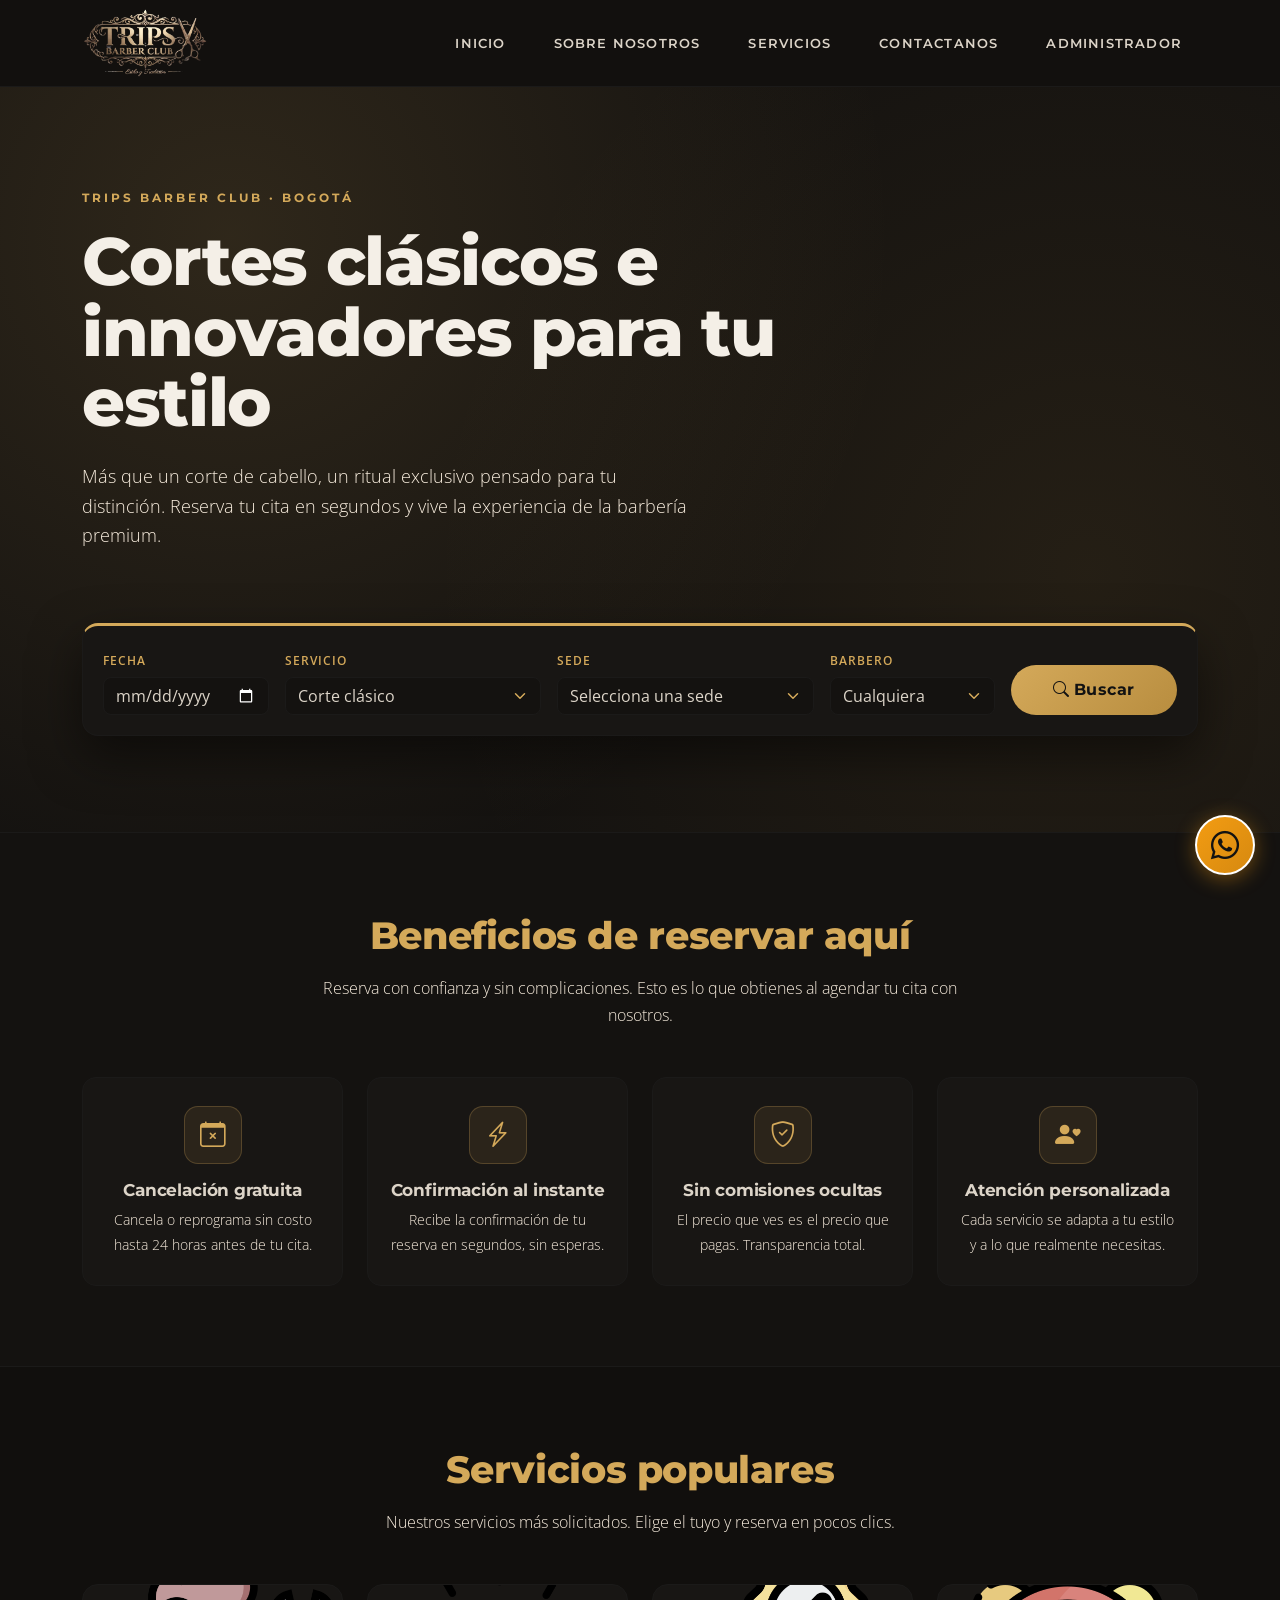
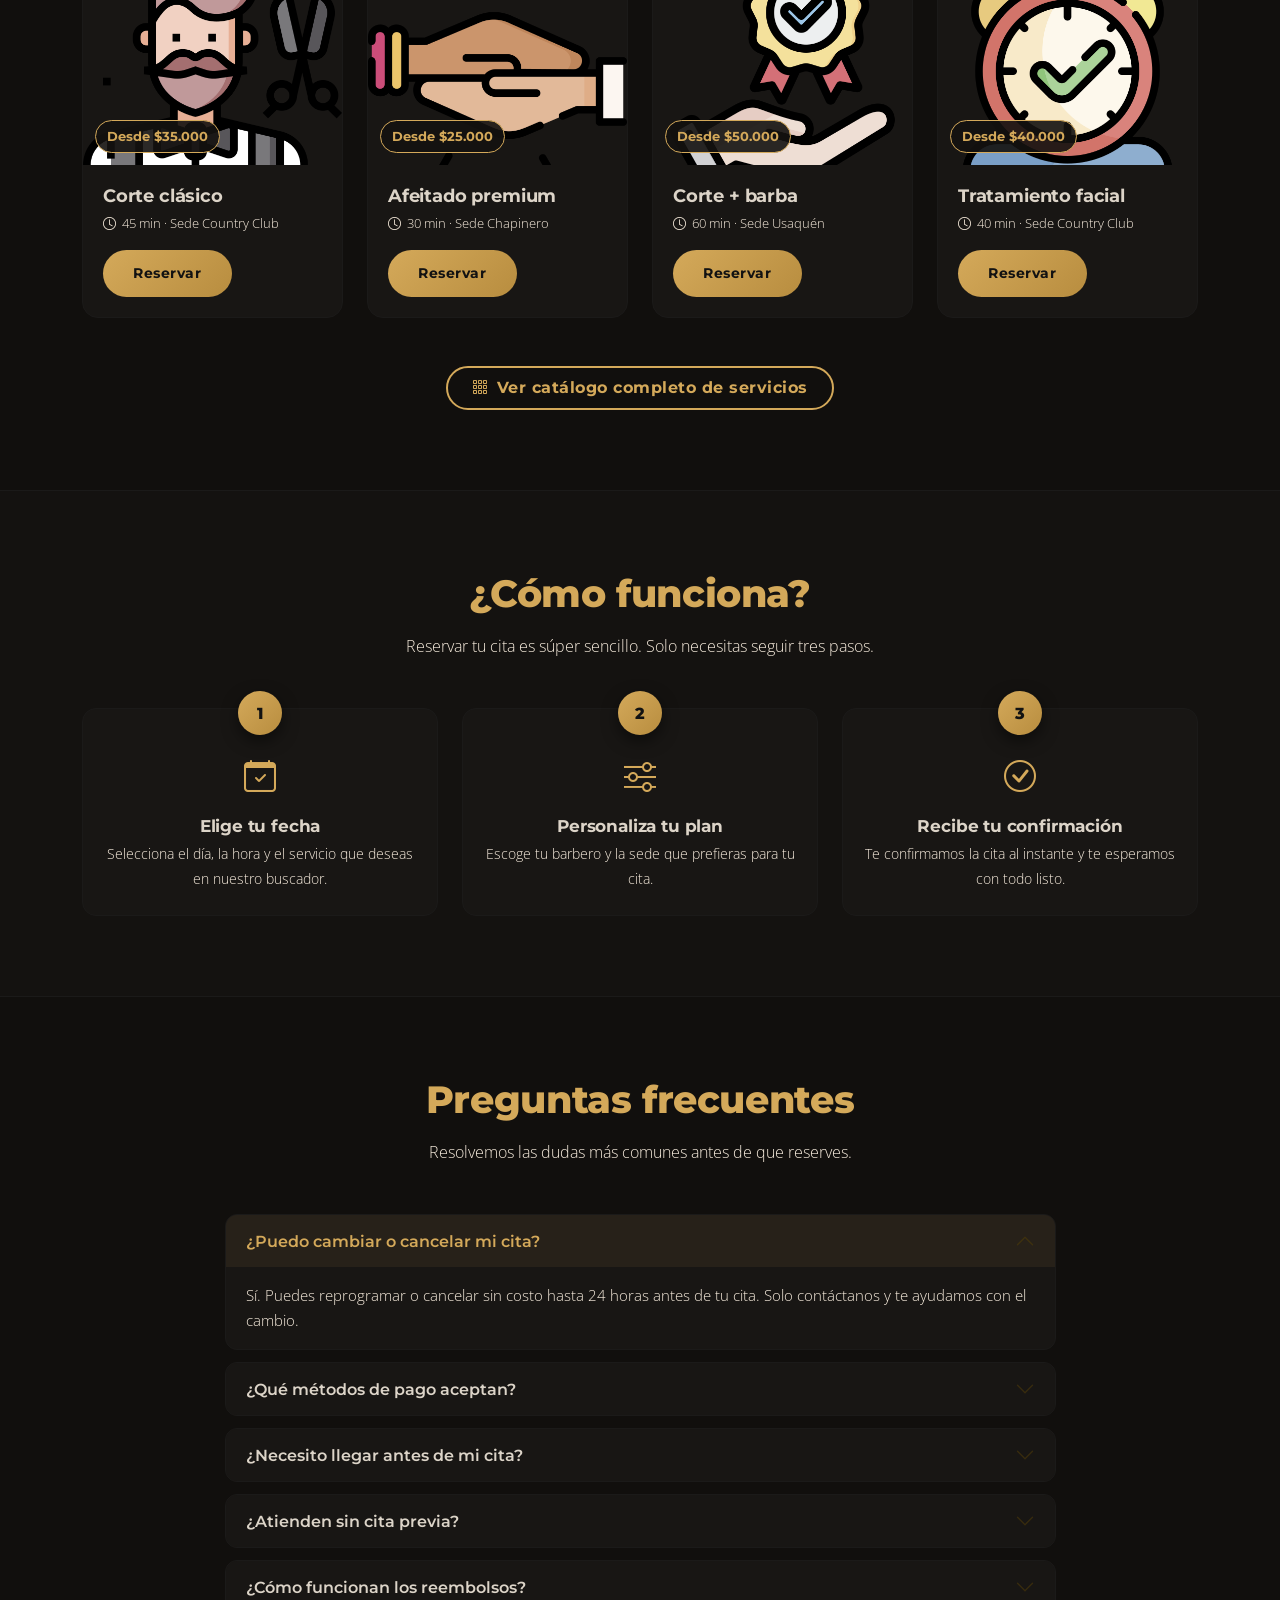
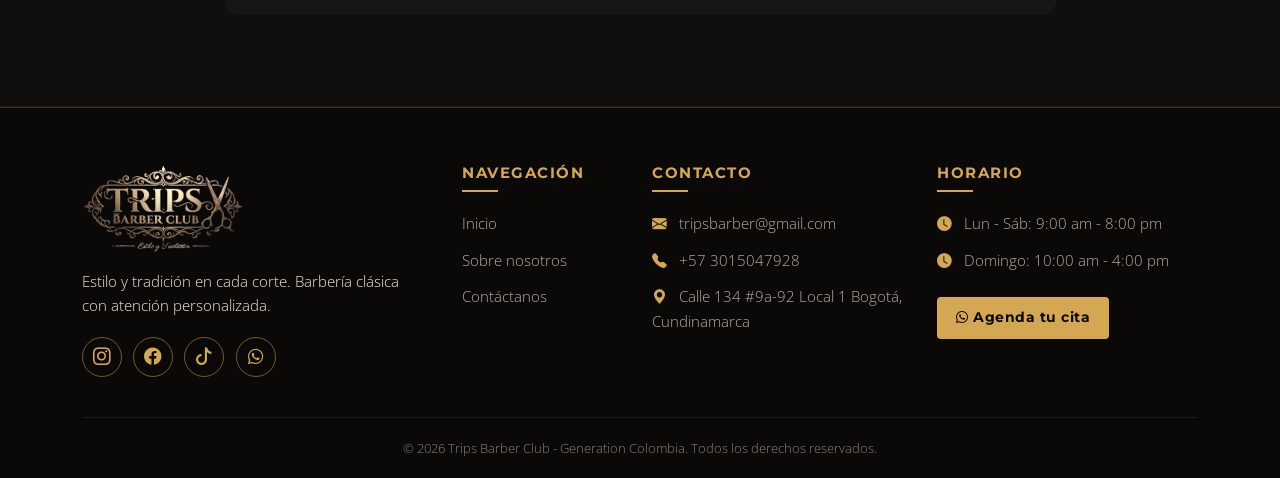
==== commit 97be19b3: "Merge pull request #10 from guido102002/juancamiloB creacion de carrito" ====
--- a/index.html
+++ b/index.html
@@ -1,6 +1,5 @@
 <!DOCTYPE html>
 <html lang="es">
-
 <head>
     <meta charset="UTF-8">
     <meta name="viewport" content="width=device-width, initial-scale=1.0">
@@ -20,7 +19,6 @@
     <!-- Estilos personalizados -->
     <link rel="stylesheet" href="./CSS/styles.css">
 </head>
-
 <body>
     <!-- 1. NAVBAR -->
     <nav class="navbar navbar-expand-lg navbar-dark custom-navbar inicio-navbar sticky-top">
@@ -28,13 +26,16 @@
 
             <!-- Logo a la izquierda -->
             <a class="navbar-brand d-flex align-items-center" href="./index.html">
-                <img src="img/logo-recortado-small.png" alt="Trips Barber Club Logo" class="nav-logo"
-                    style="height: 70px !important; width: auto !important; max-width: none;">
+                <img src="img/logo-recortado-small.png"
+                     alt="Trips Barber Club Logo"
+                     class="nav-logo"
+                     style="height: 70px !important; width: auto !important; max-width: none;">
             </a>
 
             <!-- Botón para desplegar el menú en móvil -->
-            <button class="navbar-toggler" type="button" data-bs-toggle="collapse" data-bs-target="#navbarStaticNav"
-                aria-controls="navbarStaticNav" aria-expanded="false" aria-label="Abrir menú">
+            <button class="navbar-toggler" type="button" data-bs-toggle="collapse"
+                data-bs-target="#navbarStaticNav" aria-controls="navbarStaticNav"
+                aria-expanded="false" aria-label="Abrir menú">
                 <span class="navbar-toggler-icon"></span>
             </button>
 
@@ -75,16 +76,17 @@
                             Más que un corte de cabello, un ritual exclusivo pensado para tu distinción.
                             Reserva tu cita en segundos y vive la experiencia de la barbería premium.
                         </p>
-
+                            
                     </div>
                 </div>
 
                 <!-- Widget de búsqueda / reserva -->
-                <form class="inicio-search-widget" action="./Pages/contactanos.html">
+                <form class="inicio-search-widget" action="./Pages/servicios.html?carrito=1" novalidate>
                     <div class="row g-3 align-items-end">
                         <div class="col-12 col-sm-6 col-lg-2">
                             <label for="hero-fecha" class="form-label">Fecha</label>
-                            <input type="date" id="hero-fecha" name="fecha" class="form-control">
+                            <input type="date" id="hero-fecha" name="fecha" class="form-control" required>
+                            <div class="invalid-feedback">Selecciona la fecha de tu cita.</div>
                         </div>
                         <div class="col-12 col-sm-6 col-lg-3">
                             <label for="hero-servicio" class="form-label">Servicio</label>
@@ -97,11 +99,13 @@
                         </div>
                         <div class="col-12 col-sm-6 col-lg-3">
                             <label for="hero-sede" class="form-label">Sede</label>
-                            <select id="hero-sede" name="sede" class="form-select">
-                                <option selected>Sede Country Club</option>
+                            <select id="hero-sede" name="sede" class="form-select" required>
+                                <option value="" selected disabled>Selecciona una sede</option>
+                                <option>Sede Country Club</option>
                                 <option>Sede Chapinero</option>
                                 <option>Sede Usaquén</option>
                             </select>
+                            <div class="invalid-feedback">Selecciona una sede.</div>
                         </div>
                         <div class="col-12 col-sm-6 col-lg-2">
                             <label for="hero-barbero" class="form-label">Barbero</label>
@@ -127,8 +131,7 @@
             <div class="container">
                 <div class="text-center mb-5">
                     <h2 class="inicio-heading">Beneficios de reservar aquí</h2>
-                    <p class="inicio-subtext mt-3">Reserva con confianza y sin complicaciones. Esto es lo que obtienes
-                        al agendar tu cita con nosotros.</p>
+                    <p class="inicio-subtext mt-3">Reserva con confianza y sin complicaciones. Esto es lo que obtienes al agendar tu cita con nosotros.</p>
                 </div>
                 <div class="row g-4">
                     <div class="col-sm-6 col-lg-3">
@@ -156,8 +159,7 @@
                         <div class="benefit-card">
                             <div class="benefit-icon"><i class="bi bi-person-heart"></i></div>
                             <h3 class="benefit-title">Atención personalizada</h3>
-                            <p class="benefit-text">Cada servicio se adapta a tu estilo y a lo que realmente necesitas.
-                            </p>
+                            <p class="benefit-text">Cada servicio se adapta a tu estilo y a lo que realmente necesitas.</p>
                         </div>
                     </div>
                 </div>
@@ -169,13 +171,12 @@
             <div class="container">
                 <div class="text-center mb-5">
                     <h2 class="inicio-heading">Servicios populares</h2>
-                    <p class="inicio-subtext mt-3">Nuestros servicios más solicitados. Elige el tuyo y reserva en pocos
-                        clics.</p>
+                    <p class="inicio-subtext mt-3">Nuestros servicios más solicitados. Elige el tuyo y reserva en pocos clics.</p>
                 </div>
                 <!-- NUEVO: id para que inicio.js renderice los servicios guardados por el admin.
                      Las cards de abajo son la base y se reemplazan si hay datos en localStorage. -->
-                <div class="row g-4 justify-content-center" id="servicios-principales">
-                    <div class="col-md-4">
+                <div class="row g-4" id="servicios-populares-grid">
+                    <div class="col-sm-6 col-lg-3">
                         <article class="service-card">
                             <div class="service-media">
                                 <img src="./img/barber.png" alt="Corte clásico">
@@ -183,14 +184,12 @@
                             </div>
                             <div class="service-body">
                                 <h3 class="service-name">Corte clásico</h3>
-                                <p class="service-meta"><i class="bi bi-clock"></i> 45 min &middot; Sede Country Club
-                                </p>
-                                <button type="button" class="btn btn-gold btn-sm">Reservar</button>
+                                <p class="service-meta"><i class="bi bi-clock"></i> 45 min &middot; Sede Country Club</p>
+                                <a href="#widget" class="btn btn-gold btn-sm" data-servicio="Corte clásico" data-sede="Sede Country Club">Reservar</a>
                             </div>
                         </article>
                     </div>
-
-                    <div class="col-md-4">
+                    <div class="col-sm-6 col-lg-3">
                         <article class="service-card">
                             <div class="service-media">
                                 <img src="./img/tradicion.png" alt="Afeitado premium">
@@ -199,12 +198,11 @@
                             <div class="service-body">
                                 <h3 class="service-name">Afeitado premium</h3>
                                 <p class="service-meta"><i class="bi bi-clock"></i> 30 min &middot; Sede Chapinero</p>
-                                <button type="button" class="btn btn-gold btn-sm">Reservar</button>
+                                <a href="#widget" class="btn btn-gold btn-sm" data-servicio="Afeitado premium" data-sede="Sede Chapinero">Reservar</a>
                             </div>
                         </article>
                     </div>
-
-                    <div class="col-md-4">
+                    <div class="col-sm-6 col-lg-3">
                         <article class="service-card">
                             <div class="service-media">
                                 <img src="./img/calidad.png" alt="Corte y barba">
@@ -213,7 +211,20 @@
                             <div class="service-body">
                                 <h3 class="service-name">Corte + barba</h3>
                                 <p class="service-meta"><i class="bi bi-clock"></i> 60 min &middot; Sede Usaquén</p>
-                                <button type="button" class="btn btn-gold btn-sm">Reservar</button>
+                                <a href="#widget" class="btn btn-gold btn-sm" data-servicio="Corte + barba" data-sede="Sede Usaquén">Reservar</a>
+                            </div>
+                        </article>
+                    </div>
+                    <div class="col-sm-6 col-lg-3">
+                        <article class="service-card">
+                            <div class="service-media">
+                                <img src="./img/puntualidad.png" alt="Tratamiento facial">
+                                <span class="service-price">Desde $40.000</span>
+                            </div>
+                            <div class="service-body">
+                                <h3 class="service-name">Tratamiento facial</h3>
+                                <p class="service-meta"><i class="bi bi-clock"></i> 40 min &middot; Sede Country Club</p>
+                                <a href="#widget" class="btn btn-gold btn-sm" data-servicio="Tratamiento facial" data-sede="Sede Country Club">Reservar</a>
                             </div>
                         </article>
                     </div>
@@ -233,8 +244,7 @@
             <div class="container">
                 <div class="text-center mb-5">
                     <h2 class="inicio-heading">¿Cómo funciona?</h2>
-                    <p class="inicio-subtext mt-3">Reservar tu cita es súper sencillo. Solo necesitas seguir tres pasos.
-                    </p>
+                    <p class="inicio-subtext mt-3">Reservar tu cita es súper sencillo. Solo necesitas seguir tres pasos.</p>
                 </div>
                 <div class="row g-4">
                     <div class="col-md-4">
@@ -242,8 +252,7 @@
                             <span class="step-number">1</span>
                             <div class="step-icon"><i class="bi bi-calendar-check"></i></div>
                             <h3 class="step-title">Elige tu fecha</h3>
-                            <p class="step-text">Selecciona el día, la hora y el servicio que deseas en nuestro
-                                buscador.</p>
+                            <p class="step-text">Selecciona el día, la hora y el servicio que deseas en nuestro buscador.</p>
                         </div>
                     </div>
                     <div class="col-md-4">
@@ -279,8 +288,7 @@
                             <div class="accordion-item">
                                 <h3 class="accordion-header" id="faqHeading1">
                                     <button class="accordion-button" type="button" data-bs-toggle="collapse"
-                                        data-bs-target="#faqCollapse1" aria-expanded="true"
-                                        aria-controls="faqCollapse1">
+                                        data-bs-target="#faqCollapse1" aria-expanded="true" aria-controls="faqCollapse1">
                                         ¿Puedo cambiar o cancelar mi cita?
                                     </button>
                                 </h3>
@@ -295,13 +303,12 @@
                             <div class="accordion-item">
                                 <h3 class="accordion-header" id="faqHeading2">
                                     <button class="accordion-button collapsed" type="button" data-bs-toggle="collapse"
-                                        data-bs-target="#faqCollapse2" aria-expanded="false"
-                                        aria-controls="faqCollapse2">
+                                        data-bs-target="#faqCollapse2" aria-expanded="false" aria-controls="faqCollapse2">
                                         ¿Qué métodos de pago aceptan?
                                     </button>
                                 </h3>
-                                <div id="faqCollapse2" class="accordion-collapse collapse" aria-labelledby="faqHeading2"
-                                    data-bs-parent="#faqInicio">
+                                <div id="faqCollapse2" class="accordion-collapse collapse"
+                                    aria-labelledby="faqHeading2" data-bs-parent="#faqInicio">
                                     <div class="accordion-body">
                                         Aceptamos efectivo, tarjetas débito y crédito, y pagos por transferencia.
                                         El valor se paga directamente en la sede al finalizar tu servicio.
@@ -311,13 +318,12 @@
                             <div class="accordion-item">
                                 <h3 class="accordion-header" id="faqHeading3">
                                     <button class="accordion-button collapsed" type="button" data-bs-toggle="collapse"
-                                        data-bs-target="#faqCollapse3" aria-expanded="false"
-                                        aria-controls="faqCollapse3">
+                                        data-bs-target="#faqCollapse3" aria-expanded="false" aria-controls="faqCollapse3">
                                         ¿Necesito llegar antes de mi cita?
                                     </button>
                                 </h3>
-                                <div id="faqCollapse3" class="accordion-collapse collapse" aria-labelledby="faqHeading3"
-                                    data-bs-parent="#faqInicio">
+                                <div id="faqCollapse3" class="accordion-collapse collapse"
+                                    aria-labelledby="faqHeading3" data-bs-parent="#faqInicio">
                                     <div class="accordion-body">
                                         Recomendamos llegar 10 minutos antes para que tu barbero pueda recibirte
                                         a tiempo y aproveches mejor tu experiencia.
@@ -327,13 +333,12 @@
                             <div class="accordion-item">
                                 <h3 class="accordion-header" id="faqHeading4">
                                     <button class="accordion-button collapsed" type="button" data-bs-toggle="collapse"
-                                        data-bs-target="#faqCollapse4" aria-expanded="false"
-                                        aria-controls="faqCollapse4">
+                                        data-bs-target="#faqCollapse4" aria-expanded="false" aria-controls="faqCollapse4">
                                         ¿Atienden sin cita previa?
                                     </button>
                                 </h3>
-                                <div id="faqCollapse4" class="accordion-collapse collapse" aria-labelledby="faqHeading4"
-                                    data-bs-parent="#faqInicio">
+                                <div id="faqCollapse4" class="accordion-collapse collapse"
+                                    aria-labelledby="faqHeading4" data-bs-parent="#faqInicio">
                                     <div class="accordion-body">
                                         Sí, según disponibilidad del momento. Sin embargo, reservar en línea te
                                         garantiza tu cupo y evita esperas.
@@ -343,13 +348,12 @@
                             <div class="accordion-item">
                                 <h3 class="accordion-header" id="faqHeading5">
                                     <button class="accordion-button collapsed" type="button" data-bs-toggle="collapse"
-                                        data-bs-target="#faqCollapse5" aria-expanded="false"
-                                        aria-controls="faqCollapse5">
+                                        data-bs-target="#faqCollapse5" aria-expanded="false" aria-controls="faqCollapse5">
                                         ¿Cómo funcionan los reembolsos?
                                     </button>
                                 </h3>
-                                <div id="faqCollapse5" class="accordion-collapse collapse" aria-labelledby="faqHeading5"
-                                    data-bs-parent="#faqInicio">
+                                <div id="faqCollapse5" class="accordion-collapse collapse"
+                                    aria-labelledby="faqHeading5" data-bs-parent="#faqInicio">
                                     <div class="accordion-body">
                                         Si cancelas dentro del plazo permitido, el reembolso se procesa al mismo
                                         medio de pago utilizado y se refleja en un plazo de 3 a 5 días hábiles.
@@ -375,13 +379,10 @@
                         Estilo y tradición en cada corte. Barbería clásica con atención personalizada.
                     </p>
                     <div class="footer-social">
-                        <a href="#" target="_blank" rel="noopener" aria-label="Instagram"><i
-                                class="bi bi-instagram"></i></a>
-                        <a href="#" target="_blank" rel="noopener" aria-label="Facebook"><i
-                                class="bi bi-facebook"></i></a>
+                        <a href="#" target="_blank" rel="noopener" aria-label="Instagram"><i class="bi bi-instagram"></i></a>
+                        <a href="#" target="_blank" rel="noopener" aria-label="Facebook"><i class="bi bi-facebook"></i></a>
                         <a href="#" target="_blank" rel="noopener" aria-label="TikTok"><i class="bi bi-tiktok"></i></a>
-                        <a href="https://wa.me/573015047928" target="_blank" rel="noopener" aria-label="WhatsApp"><i
-                                class="fa-brands fa-whatsapp"></i></a>
+                        <a href="https://wa.me/573015047928" target="_blank" rel="noopener" aria-label="WhatsApp"><i class="fa-brands fa-whatsapp"></i></a>
                     </div>
                 </div>
 
@@ -399,11 +400,9 @@
                 <div class="col-lg-3 col-md-6 text-center text-md-start">
                     <h5 class="footer-heading">Contacto</h5>
                     <ul class="footer-contact">
-                        <li><i class="bi bi-envelope-fill"></i> <a
-                                href="mailto:tripsbarber@gmail.com">tripsbarber@gmail.com</a></li>
+                        <li><i class="bi bi-envelope-fill"></i> <a href="mailto:tripsbarber@gmail.com">tripsbarber@gmail.com</a></li>
                         <li><i class="bi bi-telephone-fill"></i> <a href="tel:+573015047928">+57 3015047928</a></li>
-                        <li><i class="bi bi-geo-alt-fill"></i> <span>Calle 134 #9a-92 Local 1 Bogotá,
-                                Cundinamarca</span></li>
+                        <li><i class="bi bi-geo-alt-fill"></i> <span>Calle 134 #9a-92 Local 1 Bogotá, Cundinamarca</span></li>
                     </ul>
                 </div>
 
@@ -423,22 +422,24 @@
 
             <!-- Franja final -->
             <div class="footer-bottom text-center">
-                <p class="footer-copy mb-0">&copy; 2026 Trips Barber Club - Generation Colombia. Todos los derechos
-                    reservados.</p>
+                <p class="footer-copy mb-0">&copy; 2026 Trips Barber Club - Generation Colombia. Todos los derechos reservados.</p>
             </div>
         </div>
     </footer>
 
     <!-- Botón flotante de WhatsApp -->
     <a href="https://wa.me/573015047928?text=Hola,%20quiero%20más%20información%20sobre%20los%20servicios%20de%20Barber%20Trips%20Club"
-        class="whatsapp-flotante" target="_blank" rel="noopener noreferrer" aria-label="Chat de WhatsApp">
+       class="whatsapp-flotante"
+       target="_blank"
+       rel="noopener noreferrer"
+       aria-label="Chat de WhatsApp">
         <i class="fab fa-whatsapp"></i>
     </a>
 
     <!-- Bootstrap 5 Bundle JS -->
     <script src="https://cdn.jsdelivr.net/npm/bootstrap@5.3.3/dist/js/bootstrap.bundle.min.js"></script>
     <script src="./JS/inicio.js"></script>
+    <script src="./JS/carrito.js"></script>
 
 </body>
-
-</html>+</html>
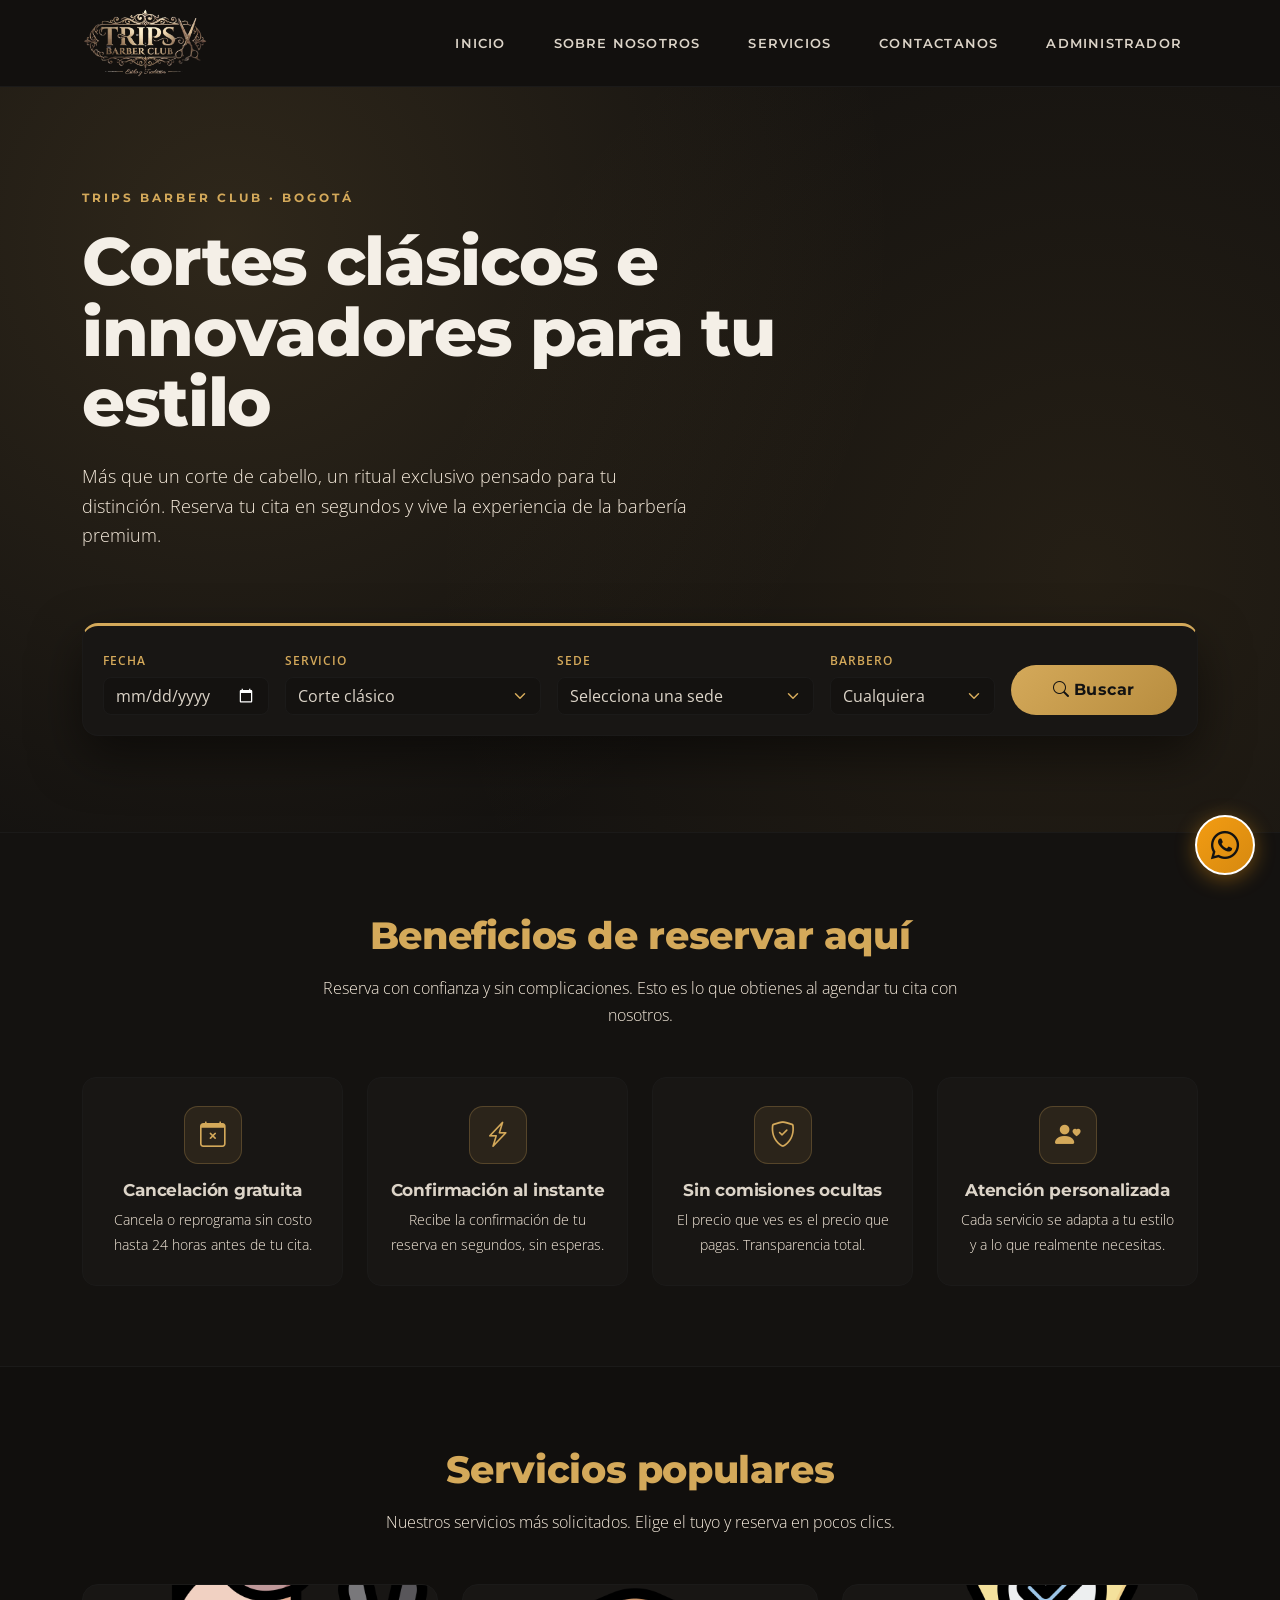
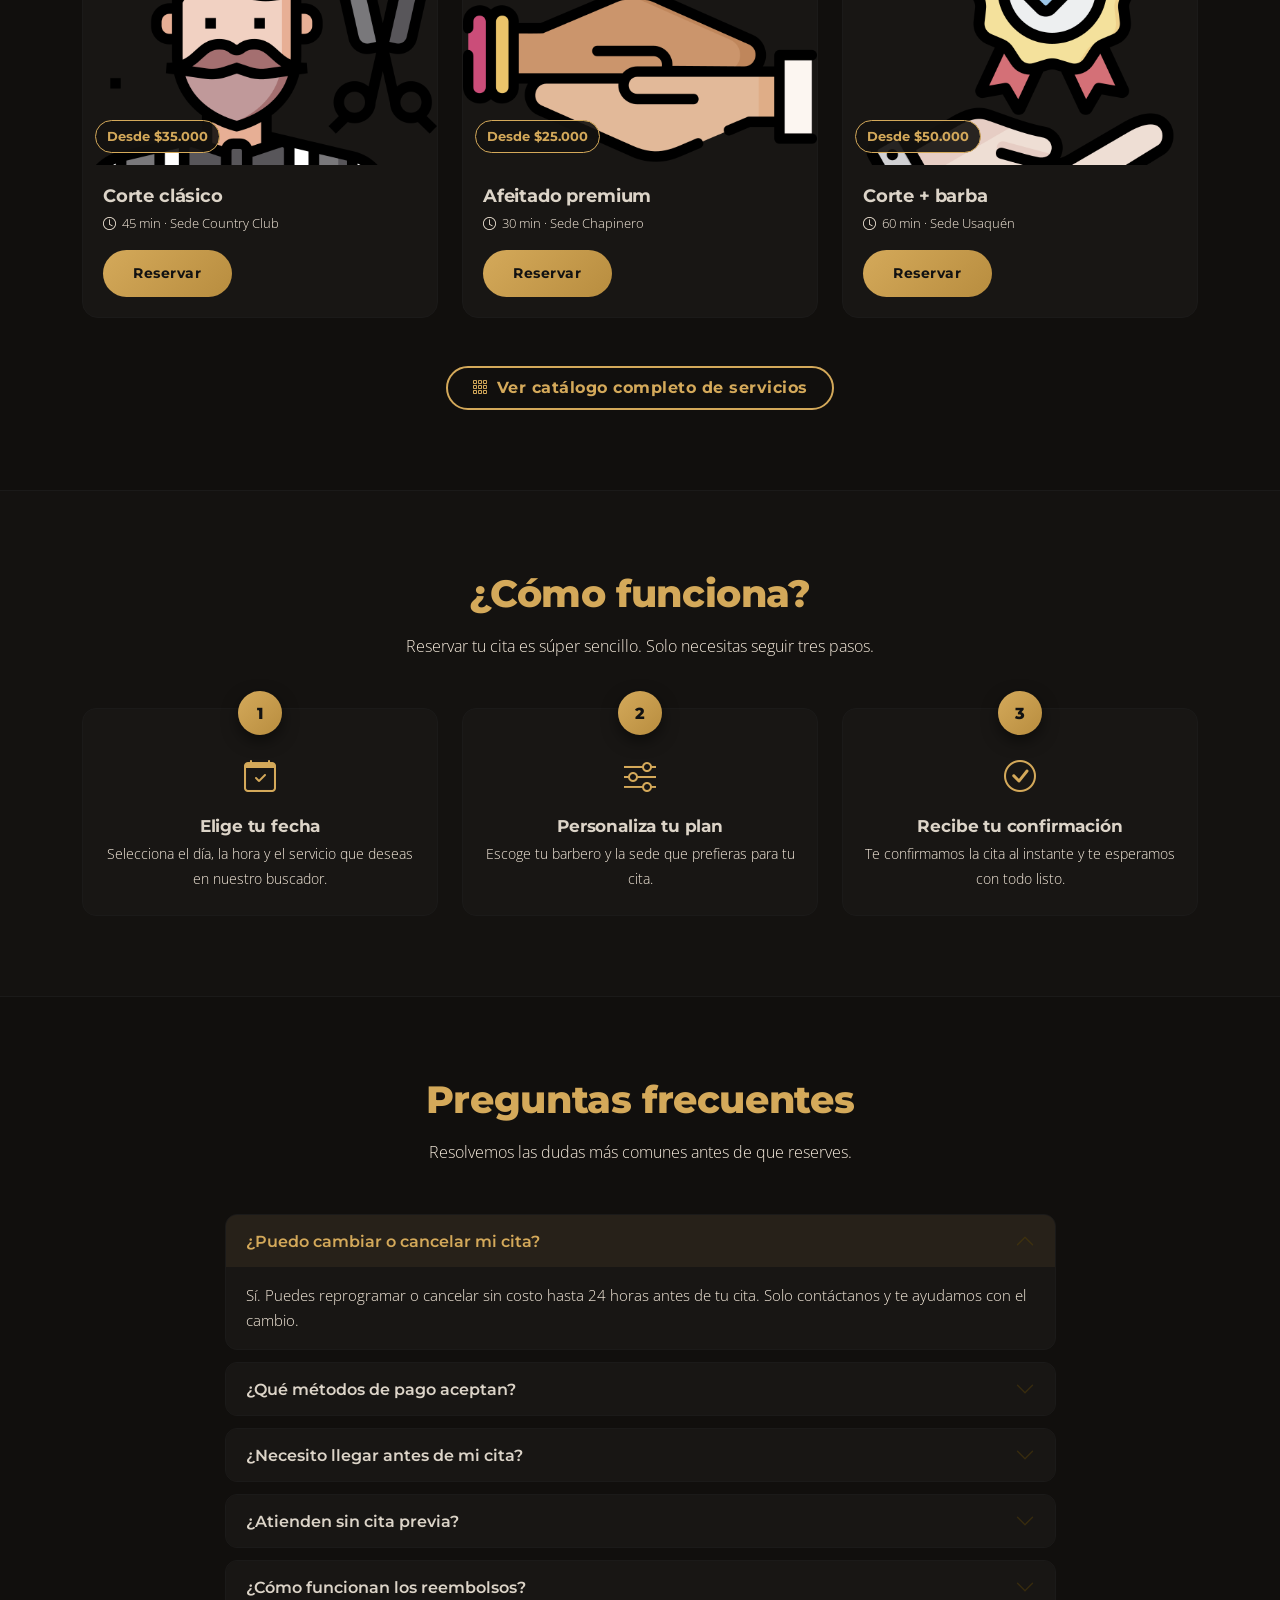
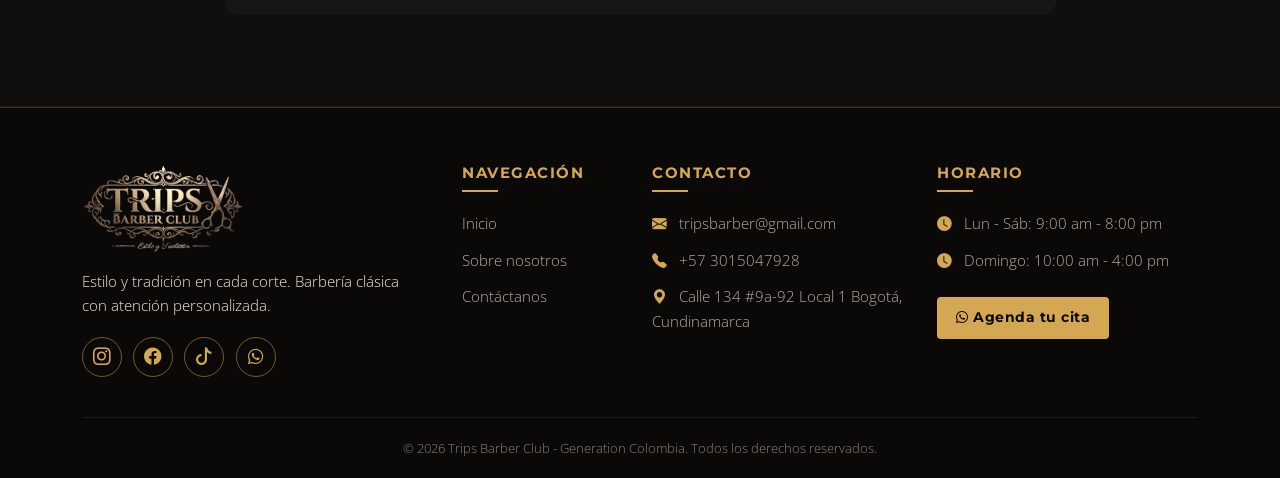
==== commit cf3747a1: "Merge pull request #11 from guido102002/Juliana Arreglo Servicios principales" ====
--- a/index.html
+++ b/index.html
@@ -1,5 +1,6 @@
 <!DOCTYPE html>
 <html lang="es">
+
 <head>
     <meta charset="UTF-8">
     <meta name="viewport" content="width=device-width, initial-scale=1.0">
@@ -19,6 +20,7 @@
     <!-- Estilos personalizados -->
     <link rel="stylesheet" href="./CSS/styles.css">
 </head>
+
 <body>
     <!-- 1. NAVBAR -->
     <nav class="navbar navbar-expand-lg navbar-dark custom-navbar inicio-navbar sticky-top">
@@ -26,16 +28,13 @@
 
             <!-- Logo a la izquierda -->
             <a class="navbar-brand d-flex align-items-center" href="./index.html">
-                <img src="img/logo-recortado-small.png"
-                     alt="Trips Barber Club Logo"
-                     class="nav-logo"
-                     style="height: 70px !important; width: auto !important; max-width: none;">
+                <img src="img/logo-recortado-small.png" alt="Trips Barber Club Logo" class="nav-logo"
+                    style="height: 70px !important; width: auto !important; max-width: none;">
             </a>
 
             <!-- Botón para desplegar el menú en móvil -->
-            <button class="navbar-toggler" type="button" data-bs-toggle="collapse"
-                data-bs-target="#navbarStaticNav" aria-controls="navbarStaticNav"
-                aria-expanded="false" aria-label="Abrir menú">
+            <button class="navbar-toggler" type="button" data-bs-toggle="collapse" data-bs-target="#navbarStaticNav"
+                aria-controls="navbarStaticNav" aria-expanded="false" aria-label="Abrir menú">
                 <span class="navbar-toggler-icon"></span>
             </button>
 
@@ -76,7 +75,7 @@
                             Más que un corte de cabello, un ritual exclusivo pensado para tu distinción.
                             Reserva tu cita en segundos y vive la experiencia de la barbería premium.
                         </p>
-                            
+
                     </div>
                 </div>
 
@@ -131,7 +130,8 @@
             <div class="container">
                 <div class="text-center mb-5">
                     <h2 class="inicio-heading">Beneficios de reservar aquí</h2>
-                    <p class="inicio-subtext mt-3">Reserva con confianza y sin complicaciones. Esto es lo que obtienes al agendar tu cita con nosotros.</p>
+                    <p class="inicio-subtext mt-3">Reserva con confianza y sin complicaciones. Esto es lo que obtienes
+                        al agendar tu cita con nosotros.</p>
                 </div>
                 <div class="row g-4">
                     <div class="col-sm-6 col-lg-3">
@@ -159,7 +159,8 @@
                         <div class="benefit-card">
                             <div class="benefit-icon"><i class="bi bi-person-heart"></i></div>
                             <h3 class="benefit-title">Atención personalizada</h3>
-                            <p class="benefit-text">Cada servicio se adapta a tu estilo y a lo que realmente necesitas.</p>
+                            <p class="benefit-text">Cada servicio se adapta a tu estilo y a lo que realmente necesitas.
+                            </p>
                         </div>
                     </div>
                 </div>
@@ -171,12 +172,13 @@
             <div class="container">
                 <div class="text-center mb-5">
                     <h2 class="inicio-heading">Servicios populares</h2>
-                    <p class="inicio-subtext mt-3">Nuestros servicios más solicitados. Elige el tuyo y reserva en pocos clics.</p>
+                    <p class="inicio-subtext mt-3">Nuestros servicios más solicitados. Elige el tuyo y reserva en pocos
+                        clics.</p>
                 </div>
                 <!-- NUEVO: id para que inicio.js renderice los servicios guardados por el admin.
                      Las cards de abajo son la base y se reemplazan si hay datos en localStorage. -->
-                <div class="row g-4" id="servicios-populares-grid">
-                    <div class="col-sm-6 col-lg-3">
+                <div class="row g-4 justify-content-center" id="servicios-principales">
+                    <div class="col-md-4">
                         <article class="service-card">
                             <div class="service-media">
                                 <img src="./img/barber.png" alt="Corte clásico">
@@ -184,12 +186,14 @@
                             </div>
                             <div class="service-body">
                                 <h3 class="service-name">Corte clásico</h3>
-                                <p class="service-meta"><i class="bi bi-clock"></i> 45 min &middot; Sede Country Club</p>
-                                <a href="#widget" class="btn btn-gold btn-sm" data-servicio="Corte clásico" data-sede="Sede Country Club">Reservar</a>
+                                <p class="service-meta"><i class="bi bi-clock"></i> 45 min &middot; Sede Country Club
+                                </p>
+                                <button type="button" class="btn btn-gold btn-sm">Reservar</button>
                             </div>
                         </article>
                     </div>
-                    <div class="col-sm-6 col-lg-3">
+
+                    <div class="col-md-4">
                         <article class="service-card">
                             <div class="service-media">
                                 <img src="./img/tradicion.png" alt="Afeitado premium">
@@ -198,11 +202,12 @@
                             <div class="service-body">
                                 <h3 class="service-name">Afeitado premium</h3>
                                 <p class="service-meta"><i class="bi bi-clock"></i> 30 min &middot; Sede Chapinero</p>
-                                <a href="#widget" class="btn btn-gold btn-sm" data-servicio="Afeitado premium" data-sede="Sede Chapinero">Reservar</a>
+                                <button type="button" class="btn btn-gold btn-sm">Reservar</button>
                             </div>
                         </article>
                     </div>
-                    <div class="col-sm-6 col-lg-3">
+
+                    <div class="col-md-4">
                         <article class="service-card">
                             <div class="service-media">
                                 <img src="./img/calidad.png" alt="Corte y barba">
@@ -211,20 +216,7 @@
                             <div class="service-body">
                                 <h3 class="service-name">Corte + barba</h3>
                                 <p class="service-meta"><i class="bi bi-clock"></i> 60 min &middot; Sede Usaquén</p>
-                                <a href="#widget" class="btn btn-gold btn-sm" data-servicio="Corte + barba" data-sede="Sede Usaquén">Reservar</a>
-                            </div>
-                        </article>
-                    </div>
-                    <div class="col-sm-6 col-lg-3">
-                        <article class="service-card">
-                            <div class="service-media">
-                                <img src="./img/puntualidad.png" alt="Tratamiento facial">
-                                <span class="service-price">Desde $40.000</span>
-                            </div>
-                            <div class="service-body">
-                                <h3 class="service-name">Tratamiento facial</h3>
-                                <p class="service-meta"><i class="bi bi-clock"></i> 40 min &middot; Sede Country Club</p>
-                                <a href="#widget" class="btn btn-gold btn-sm" data-servicio="Tratamiento facial" data-sede="Sede Country Club">Reservar</a>
+                                <button type="button" class="btn btn-gold btn-sm">Reservar</button>
                             </div>
                         </article>
                     </div>
@@ -244,7 +236,8 @@
             <div class="container">
                 <div class="text-center mb-5">
                     <h2 class="inicio-heading">¿Cómo funciona?</h2>
-                    <p class="inicio-subtext mt-3">Reservar tu cita es súper sencillo. Solo necesitas seguir tres pasos.</p>
+                    <p class="inicio-subtext mt-3">Reservar tu cita es súper sencillo. Solo necesitas seguir tres pasos.
+                    </p>
                 </div>
                 <div class="row g-4">
                     <div class="col-md-4">
@@ -252,7 +245,8 @@
                             <span class="step-number">1</span>
                             <div class="step-icon"><i class="bi bi-calendar-check"></i></div>
                             <h3 class="step-title">Elige tu fecha</h3>
-                            <p class="step-text">Selecciona el día, la hora y el servicio que deseas en nuestro buscador.</p>
+                            <p class="step-text">Selecciona el día, la hora y el servicio que deseas en nuestro
+                                buscador.</p>
                         </div>
                     </div>
                     <div class="col-md-4">
@@ -288,7 +282,8 @@
                             <div class="accordion-item">
                                 <h3 class="accordion-header" id="faqHeading1">
                                     <button class="accordion-button" type="button" data-bs-toggle="collapse"
-                                        data-bs-target="#faqCollapse1" aria-expanded="true" aria-controls="faqCollapse1">
+                                        data-bs-target="#faqCollapse1" aria-expanded="true"
+                                        aria-controls="faqCollapse1">
                                         ¿Puedo cambiar o cancelar mi cita?
                                     </button>
                                 </h3>
@@ -303,12 +298,13 @@
                             <div class="accordion-item">
                                 <h3 class="accordion-header" id="faqHeading2">
                                     <button class="accordion-button collapsed" type="button" data-bs-toggle="collapse"
-                                        data-bs-target="#faqCollapse2" aria-expanded="false" aria-controls="faqCollapse2">
+                                        data-bs-target="#faqCollapse2" aria-expanded="false"
+                                        aria-controls="faqCollapse2">
                                         ¿Qué métodos de pago aceptan?
                                     </button>
                                 </h3>
-                                <div id="faqCollapse2" class="accordion-collapse collapse"
-                                    aria-labelledby="faqHeading2" data-bs-parent="#faqInicio">
+                                <div id="faqCollapse2" class="accordion-collapse collapse" aria-labelledby="faqHeading2"
+                                    data-bs-parent="#faqInicio">
                                     <div class="accordion-body">
                                         Aceptamos efectivo, tarjetas débito y crédito, y pagos por transferencia.
                                         El valor se paga directamente en la sede al finalizar tu servicio.
@@ -318,12 +314,13 @@
                             <div class="accordion-item">
                                 <h3 class="accordion-header" id="faqHeading3">
                                     <button class="accordion-button collapsed" type="button" data-bs-toggle="collapse"
-                                        data-bs-target="#faqCollapse3" aria-expanded="false" aria-controls="faqCollapse3">
+                                        data-bs-target="#faqCollapse3" aria-expanded="false"
+                                        aria-controls="faqCollapse3">
                                         ¿Necesito llegar antes de mi cita?
                                     </button>
                                 </h3>
-                                <div id="faqCollapse3" class="accordion-collapse collapse"
-                                    aria-labelledby="faqHeading3" data-bs-parent="#faqInicio">
+                                <div id="faqCollapse3" class="accordion-collapse collapse" aria-labelledby="faqHeading3"
+                                    data-bs-parent="#faqInicio">
                                     <div class="accordion-body">
                                         Recomendamos llegar 10 minutos antes para que tu barbero pueda recibirte
                                         a tiempo y aproveches mejor tu experiencia.
@@ -333,12 +330,13 @@
                             <div class="accordion-item">
                                 <h3 class="accordion-header" id="faqHeading4">
                                     <button class="accordion-button collapsed" type="button" data-bs-toggle="collapse"
-                                        data-bs-target="#faqCollapse4" aria-expanded="false" aria-controls="faqCollapse4">
+                                        data-bs-target="#faqCollapse4" aria-expanded="false"
+                                        aria-controls="faqCollapse4">
                                         ¿Atienden sin cita previa?
                                     </button>
                                 </h3>
-                                <div id="faqCollapse4" class="accordion-collapse collapse"
-                                    aria-labelledby="faqHeading4" data-bs-parent="#faqInicio">
+                                <div id="faqCollapse4" class="accordion-collapse collapse" aria-labelledby="faqHeading4"
+                                    data-bs-parent="#faqInicio">
                                     <div class="accordion-body">
                                         Sí, según disponibilidad del momento. Sin embargo, reservar en línea te
                                         garantiza tu cupo y evita esperas.
@@ -348,12 +346,13 @@
                             <div class="accordion-item">
                                 <h3 class="accordion-header" id="faqHeading5">
                                     <button class="accordion-button collapsed" type="button" data-bs-toggle="collapse"
-                                        data-bs-target="#faqCollapse5" aria-expanded="false" aria-controls="faqCollapse5">
+                                        data-bs-target="#faqCollapse5" aria-expanded="false"
+                                        aria-controls="faqCollapse5">
                                         ¿Cómo funcionan los reembolsos?
                                     </button>
                                 </h3>
-                                <div id="faqCollapse5" class="accordion-collapse collapse"
-                                    aria-labelledby="faqHeading5" data-bs-parent="#faqInicio">
+                                <div id="faqCollapse5" class="accordion-collapse collapse" aria-labelledby="faqHeading5"
+                                    data-bs-parent="#faqInicio">
                                     <div class="accordion-body">
                                         Si cancelas dentro del plazo permitido, el reembolso se procesa al mismo
                                         medio de pago utilizado y se refleja en un plazo de 3 a 5 días hábiles.
@@ -379,10 +378,13 @@
                         Estilo y tradición en cada corte. Barbería clásica con atención personalizada.
                     </p>
                     <div class="footer-social">
-                        <a href="#" target="_blank" rel="noopener" aria-label="Instagram"><i class="bi bi-instagram"></i></a>
-                        <a href="#" target="_blank" rel="noopener" aria-label="Facebook"><i class="bi bi-facebook"></i></a>
+                        <a href="#" target="_blank" rel="noopener" aria-label="Instagram"><i
+                                class="bi bi-instagram"></i></a>
+                        <a href="#" target="_blank" rel="noopener" aria-label="Facebook"><i
+                                class="bi bi-facebook"></i></a>
                         <a href="#" target="_blank" rel="noopener" aria-label="TikTok"><i class="bi bi-tiktok"></i></a>
-                        <a href="https://wa.me/573015047928" target="_blank" rel="noopener" aria-label="WhatsApp"><i class="fa-brands fa-whatsapp"></i></a>
+                        <a href="https://wa.me/573015047928" target="_blank" rel="noopener" aria-label="WhatsApp"><i
+                                class="fa-brands fa-whatsapp"></i></a>
                     </div>
                 </div>
 
@@ -400,9 +402,11 @@
                 <div class="col-lg-3 col-md-6 text-center text-md-start">
                     <h5 class="footer-heading">Contacto</h5>
                     <ul class="footer-contact">
-                        <li><i class="bi bi-envelope-fill"></i> <a href="mailto:tripsbarber@gmail.com">tripsbarber@gmail.com</a></li>
+                        <li><i class="bi bi-envelope-fill"></i> <a
+                                href="mailto:tripsbarber@gmail.com">tripsbarber@gmail.com</a></li>
                         <li><i class="bi bi-telephone-fill"></i> <a href="tel:+573015047928">+57 3015047928</a></li>
-                        <li><i class="bi bi-geo-alt-fill"></i> <span>Calle 134 #9a-92 Local 1 Bogotá, Cundinamarca</span></li>
+                        <li><i class="bi bi-geo-alt-fill"></i> <span>Calle 134 #9a-92 Local 1 Bogotá,
+                                Cundinamarca</span></li>
                     </ul>
                 </div>
 
@@ -422,17 +426,15 @@
 
             <!-- Franja final -->
             <div class="footer-bottom text-center">
-                <p class="footer-copy mb-0">&copy; 2026 Trips Barber Club - Generation Colombia. Todos los derechos reservados.</p>
+                <p class="footer-copy mb-0">&copy; 2026 Trips Barber Club - Generation Colombia. Todos los derechos
+                    reservados.</p>
             </div>
         </div>
     </footer>
 
     <!-- Botón flotante de WhatsApp -->
     <a href="https://wa.me/573015047928?text=Hola,%20quiero%20más%20información%20sobre%20los%20servicios%20de%20Barber%20Trips%20Club"
-       class="whatsapp-flotante"
-       target="_blank"
-       rel="noopener noreferrer"
-       aria-label="Chat de WhatsApp">
+        class="whatsapp-flotante" target="_blank" rel="noopener noreferrer" aria-label="Chat de WhatsApp">
         <i class="fab fa-whatsapp"></i>
     </a>
 
@@ -442,4 +444,5 @@
     <script src="./JS/carrito.js"></script>
 
 </body>
-</html>
+
+</html>
